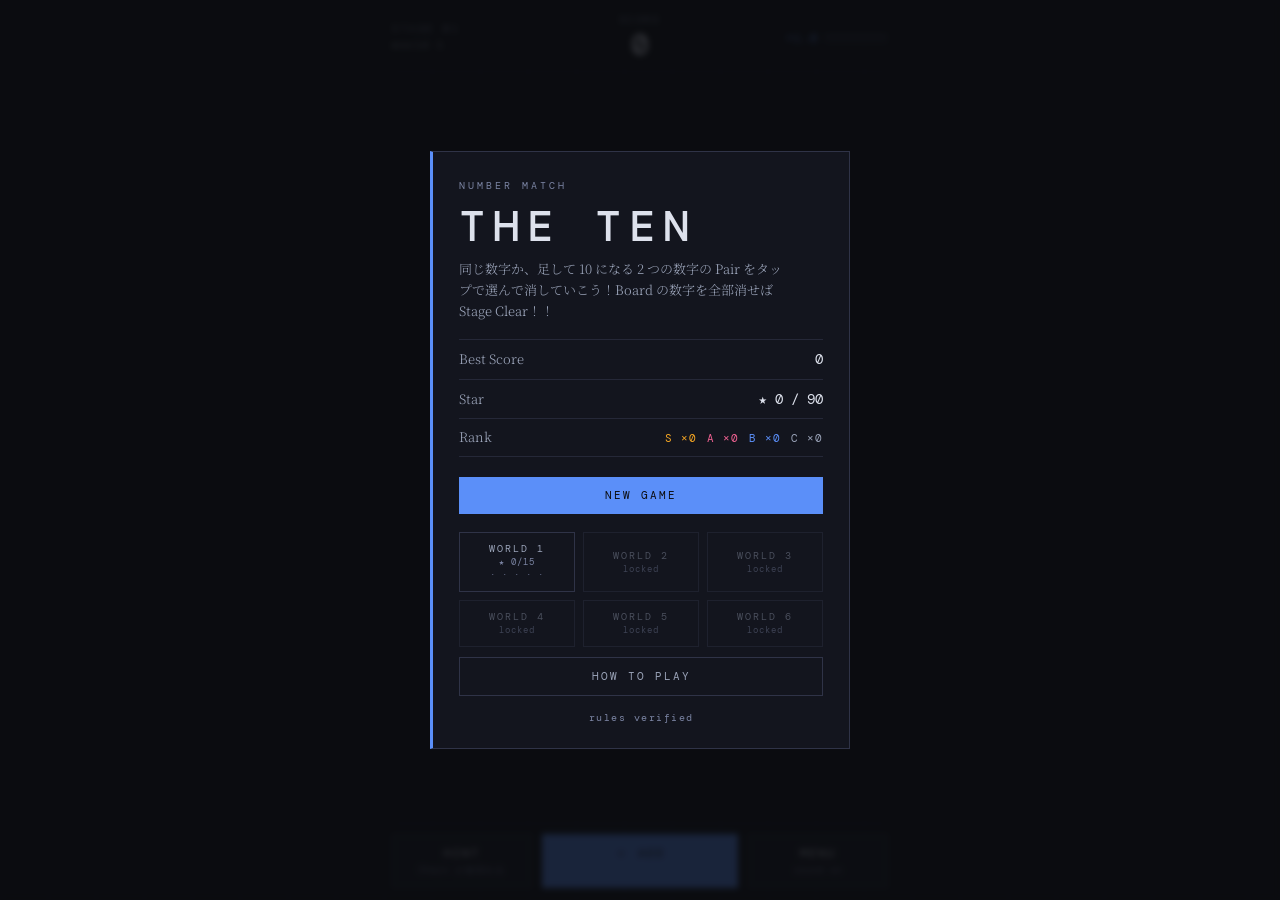
==== index.html @ 4660e02b "改善案 1〜6、表記の英語統一、GIVE UP ボタン - Chain ゲージ: 4 秒消さないと 1.5 秒ごとに Chain −1(game.tick、HUD の細いバー) - FEVER: 倍率" ====
<!doctype html>
<html lang="ja">
<head>
  <meta charset="utf-8">
  <meta name="viewport" content="width=device-width, initial-scale=1, viewport-fit=cover, user-scalable=no">
  <meta name="theme-color" content="#0c0d11">
  <meta name="mobile-web-app-capable" content="yes">
  <meta name="apple-mobile-web-app-capable" content="yes">
  <meta name="apple-mobile-web-app-status-bar-style" content="black-translucent">
  <title>THE TEN — Number Match</title>
  <link rel="manifest" href="manifest.json">
  <link rel="icon" href="icons/icon.svg" type="image/svg+xml">
  <link rel="apple-touch-icon" href="icons/icon-192.png">
  <link rel="preconnect" href="https://fonts.googleapis.com">
  <link rel="preconnect" href="https://fonts.gstatic.com" crossorigin>
  <link href="https://fonts.googleapis.com/css2?family=DM+Mono:wght@300;400;500&family=Noto+Serif+JP:wght@300;400;500&display=swap" rel="stylesheet">
  <link rel="stylesheet" href="css/style.css">
</head>
<body>
  <canvas id="fx" aria-hidden="true"></canvas>

  <main id="app" class="app">
    <header class="hud">
      <div class="hud-left">
        <div class="label" id="hud-stage-label">STAGE 01</div>
        <div class="sub" id="hud-world-label">world 1</div>
      </div>
      <div class="hud-center">
        <div class="label">SCORE</div>
        <div class="score" id="hud-score">0</div>
      </div>
      <div class="hud-right">
        <div class="lives" id="hud-lives" aria-label="Heart"></div>
        <div class="chain" id="hud-chain" aria-label="Chain">
          <span class="chain-mult" id="hud-mult">×1.0</span>
          <span class="chain-bars">
            <span class="chain-bar"><span class="chain-fill" id="hud-chain-fill"></span></span>
            <span class="gauge-bar" title="Chain gauge"><span class="gauge-fill" id="hud-gauge-fill"></span></span>
          </span>
        </div>
      </div>
    </header>

    <div class="fever" id="hud-fever" hidden>
      <span class="fever-label">FEVER ×2</span>
      <span class="fever-bar"><span class="fever-fill" id="hud-fever-fill"></span></span>
    </div>

    <section class="board-wrap" id="board-wrap">
      <div class="board" id="board" role="grid" aria-label="Board"></div>
    </section>

    <footer class="controls">
      <button class="ctl" id="btn-hint" type="button">
        <span class="ctl-label">HINT</span>
        <span class="ctl-sub">Chain が途切れる</span>
      </button>
      <button class="ctl ctl-primary" id="btn-add" type="button">
        <span class="ctl-label" id="btn-add-label">＋ ADD</span>
        <span class="ctl-sub" id="add-stock" aria-label="Add の残り"></span>
      </button>
      <button class="ctl" id="btn-menu" type="button">
        <span class="ctl-label">MENU</span>
        <span class="ctl-sub" id="btn-sound-state">sound on</span>
      </button>
    </footer>
  </main>

  <div class="toast" id="toast" hidden></div>

  <div class="overlay" id="overlay" hidden>
    <div class="card" id="overlay-card"></div>
  </div>

  <script type="module" src="js/main.js"></script>
</body>
</html>
---- css/style.css ----
/* ============================================================
   TEN — Number Match  共通スタイル
   study_planner の world view(dark / DM Mono + Noto Serif JP)を踏襲
   ============================================================ */

:root {
  --bg:#0c0d11;
  --surface:#13151e;
  --surface2:#1b1e2b;
  --surface3:#222536;
  --border:#252838;
  --border-light:#2f3347;

  --text:#dde1ec;
  --text-muted:#9aa3b8;
  --text-dim:#7b84a3;

  --blue:#5b8ff9;
  --green:#3ecf8e;
  --amber:#f5a623;
  --rose:#f06292;
  --red:#ef4444;
  --purple:#a78bfa;

  --heat:var(--blue);              /* チェーンの熱の色(JS が上書き) */
  --glow:0;                         /* チェーンの熱 0〜1(JS が上書き)。ボードの縁の光と格子の明るさ */

  --font-ja:'Noto Serif JP', 'Hiragino Mincho ProN', 'Yu Mincho', serif;
  --font-mono:'DM Mono', 'SFMono-Regular', Consolas, monospace;

  --gutter:12px;
  --cell-gap:4px;
  --cell:48px;                      /* JS が画面幅から再計算 */
  color-scheme:dark;
}

*, *::before, *::after { margin:0; padding:0; box-sizing:border-box; }
html, body { height:100%; }
body {
  font-family:var(--font-ja);
  background:var(--bg);
  color:var(--text);
  line-height:1.6;
  -webkit-font-smoothing:antialiased;
  -webkit-tap-highlight-color:transparent;
  overflow:hidden;
  touch-action:manipulation;
  user-select:none; -webkit-user-select:none;
}

/* 格子背景 */
body::after {
  content:''; position:fixed; inset:0;
  background-image:
    linear-gradient(var(--border) 1px, transparent 1px),
    linear-gradient(90deg, var(--border) 1px, transparent 1px);
  background-size:48px 48px;
  opacity:calc(0.15 + var(--glow) * 0.2); pointer-events:none; z-index:0;
  transition:opacity 0.4s;
}
body.gridflash::after { animation:gridflash 0.45s ease-out; }
@keyframes gridflash { 0%{opacity:0.7} 100%{opacity:calc(0.15 + var(--glow) * 0.2)} }

#fx { position:fixed; inset:0; width:100%; height:100%; pointer-events:none; z-index:50; }

/* ---------- レイアウト ---------- */
.app {
  position:relative; z-index:1;
  display:flex; flex-direction:column;
  height:100%;
  max-width:520px; margin:0 auto;
  padding:calc(env(safe-area-inset-top, 0px) + 12px) var(--gutter) calc(env(safe-area-inset-bottom, 0px) + 12px);
}

/* ---------- HUD ---------- */
.hud {
  display:grid; grid-template-columns:1fr auto 1fr; align-items:center; gap:12px;
  padding-bottom:10px; border-bottom:1px solid var(--border);
}
.hud-left { text-align:left; }
.hud-center { text-align:center; }
.hud-right { text-align:right; display:flex; flex-direction:column; align-items:flex-end; gap:4px; }
.label {
  font-family:var(--font-mono); font-size:10px; letter-spacing:2.5px;
  text-transform:uppercase; color:var(--text-dim);
}
.sub { font-family:var(--font-mono); font-size:10px; letter-spacing:1.5px; color:var(--text-muted); }
.score {
  font-family:var(--font-mono); font-weight:500; font-size:26px; letter-spacing:1px;
  line-height:1.1; color:var(--text);
  font-variant-numeric:tabular-nums;
  transition:color 0.3s;
}
.score.bump { animation:bump 0.25s ease-out; }
@keyframes bump { 0%{transform:scale(1)} 40%{transform:scale(1.12); color:var(--heat)} 100%{transform:scale(1)} }

.lives { display:flex; gap:4px; font-size:14px; line-height:1; }
.lives .heart { color:var(--rose); transition:transform 0.2s, opacity 0.2s; display:inline-block; }
.lives .heart.off { color:var(--border-light); }
.lives .heart.lost { animation:heart-lost 0.5s ease-out forwards; }
.lives .heart.gain { animation:heart-gain 0.6s ease-out; }
@keyframes heart-lost { 0%{transform:scale(1)} 30%{transform:scale(1.5)} 100%{transform:scale(0.8); opacity:0.35} }
@keyframes heart-gain { 0%{transform:scale(0.4)} 60%{transform:scale(1.5)} 100%{transform:scale(1)} }

.chain { display:flex; align-items:center; gap:6px; }
.chain-mult {
  font-family:var(--font-mono); font-size:12px; letter-spacing:1px; color:var(--heat);
  font-variant-numeric:tabular-nums; transition:color 0.3s;
}
.chain-bars { display:flex; flex-direction:column; gap:3px; }
.chain-bar { position:relative; width:64px; height:4px; background:var(--surface3); overflow:hidden; }
.gauge-bar { position:relative; width:64px; height:2px; background:var(--surface3); overflow:hidden; }
.gauge-fill { position:absolute; left:0; top:0; bottom:0; width:0%; background:var(--text-muted); transition:width 0.2s linear; }
.gauge-fill.low { background:var(--red); animation:gauge-blink 0.4s steps(2) infinite; }
@keyframes gauge-blink { 0%{opacity:1} 100%{opacity:0.3} }
.chain-fill {
  position:absolute; left:0; top:0; bottom:0; width:0%;
  background:var(--heat); transition:width 0.25s ease-out, background 0.3s;
  box-shadow:0 0 8px var(--heat);
}

/* ---------- FEVER ---------- */
.fever {
  display:flex; align-items:center; gap:10px; margin-top:8px; padding:4px 10px;
  border:1px solid var(--rose); background:rgba(240,98,146,0.12);
  animation:fever-pulse 0.6s ease-in-out infinite alternate;
}
.fever[hidden] { display:none; }
.fever-label { font-family:var(--font-mono); font-size:11px; letter-spacing:3px; color:var(--rose); font-weight:500; white-space:nowrap; }
.fever-bar { flex:1; height:4px; background:var(--surface3); overflow:hidden; }
.fever-fill { display:block; height:100%; width:100%; background:linear-gradient(90deg, var(--rose), var(--amber), var(--purple)); transition:width 0.25s linear; }
@keyframes fever-pulse { 0%{box-shadow:0 0 6px rgba(240,98,146,0.3)} 100%{box-shadow:0 0 18px rgba(240,98,146,0.7)} }
body.fever { animation:fever-bg 1.2s ease-in-out infinite alternate; }
@keyframes fever-bg { 0%{background:#0c0d11} 100%{background:#1a0e1c} }
body.fever::after { opacity:0.5; animation:fever-grid 0.6s ease-in-out infinite alternate; }
@keyframes fever-grid { 0%{opacity:0.35} 100%{opacity:0.65} }
body.fever .hud, body.fever .controls { border-color:rgba(240,98,146,0.5); }

/* ---------- Board ---------- */
.board-wrap {
  flex:1; min-height:0;
  display:flex; justify-content:center; align-items:flex-start;
  padding:18px 0 12px;
  overflow-y:auto;
  scrollbar-width:none;
  will-change:transform;
  box-shadow:inset 0 0 calc(10px + var(--glow) * 70px) color-mix(in srgb, var(--heat) calc(var(--glow) * 45%), transparent);
  transition:box-shadow 0.4s;
}
.app.punch { animation:punch 0.28s cubic-bezier(.2,1.4,.4,1); }
@keyframes punch { 0%{transform:scale(1)} 35%{transform:scale(1.035)} 100%{transform:scale(1)} }
.board-wrap::-webkit-scrollbar { display:none; }
.board {
  display:grid;
  grid-template-columns:repeat(9, var(--cell));
  grid-auto-rows:var(--cell);
  gap:var(--cell-gap);
  align-content:start;
  padding-bottom:40px;
}
.cell {
  appearance:none; border:1px solid var(--border); background:var(--surface);
  color:var(--text); font-family:var(--font-mono); font-weight:500;
  font-size:calc(var(--cell) * 0.62); line-height:1;
  display:flex; align-items:center; justify-content:center;
  cursor:pointer; position:relative;
  transition:background 0.15s, border-color 0.15s, transform 0.12s, color 0.15s, opacity 0.2s;
}
.cell:active { transform:scale(0.92); }
.cell.empty {
  background:transparent; border-color:var(--border); border-style:dashed; opacity:0.35;
  cursor:default; color:transparent;
}
.cell.selected {
  background:var(--surface3); border-color:var(--heat); color:#fff;
  box-shadow:0 0 0 1px var(--heat), 0 0 16px color-mix(in srgb, var(--heat) 55%, transparent);
  transform:scale(1.06);
}
.cell.squash { animation:squash 0.32s cubic-bezier(.3,1.6,.5,1); }
@keyframes squash { 0%{transform:scale(1.25,0.8)} 50%{transform:scale(0.95,1.12)} 100%{transform:scale(1.06)} }
.cell.hint { animation:hint-pulse 0.9s ease-in-out infinite; border-color:var(--amber); color:var(--amber); }
@keyframes hint-pulse { 0%,100%{box-shadow:0 0 0 0 rgba(245,166,35,0)} 50%{box-shadow:0 0 0 4px rgba(245,166,35,0.35)} }
.cell.removing {
  animation:cell-pop 0.22s ease-in forwards;
  border-color:var(--heat); color:var(--heat);
}
@keyframes cell-pop { 0%{transform:scale(1.1)} 100%{transform:scale(0.2); opacity:0} }
.cell.shake { animation:cell-shake 0.3s ease-in-out; border-color:var(--red); }
@keyframes cell-shake { 0%,100%{transform:translateX(0)} 25%{transform:translateX(-4px)} 75%{transform:translateX(4px)} }
.cell.added { animation:cell-in 0.35s ease-out backwards; }
@keyframes cell-in { 0%{transform:translateY(10px) scale(0.6); opacity:0} 100%{transform:none; opacity:1} }

/* ---------- 操作ボタン ---------- */
.controls {
  display:grid; grid-template-columns:1fr 1.4fr 1fr; gap:10px;
  padding-top:10px; border-top:1px solid var(--border);
}
.ctl {
  appearance:none; background:var(--surface); border:1px solid var(--border-light);
  color:var(--text-muted); padding:10px 8px; cursor:pointer;
  display:flex; flex-direction:column; align-items:center; gap:3px;
  transition:all 0.15s; min-height:54px;
}
.ctl:active { transform:translateY(1px); }
.ctl:disabled { opacity:0.4; cursor:not-allowed; }
.ctl-label { font-family:var(--font-mono); font-size:12px; letter-spacing:2px; text-transform:uppercase; color:var(--text); }
.ctl-sub { font-family:var(--font-mono); font-size:9px; letter-spacing:1px; color:var(--text-dim); }
.ctl-primary { background:var(--blue); border-color:var(--blue); }
.ctl-primary .ctl-label { color:#0c0d11; }
.ctl-primary .ctl-sub { color:rgba(12,13,17,0.7); }
.ctl-primary:disabled { background:var(--surface); border-color:var(--border); }
.ctl-primary:disabled .ctl-label { color:var(--text-dim); }
.ctl-danger { background:var(--surface); border-color:var(--red); }
.ctl-danger .ctl-label { color:var(--red); }
.ctl-danger .ctl-sub { color:var(--text-dim); }
.stock { display:inline-flex; gap:4px; }
.stock .dot { width:6px; height:6px; border-radius:50%; background:rgba(12,13,17,0.85); }
.stock .dot.off { background:rgba(12,13,17,0.25); }
.ctl-primary:disabled .stock .dot { background:var(--text-dim); }
.ctl-primary:disabled .stock .dot.off { background:var(--border); }

/* ---------- トースト ---------- */
.toast {
  position:fixed; left:50%; bottom:calc(env(safe-area-inset-bottom, 0px) + 92px);
  transform:translateX(-50%) translateY(10px);
  background:var(--surface2); border:1px solid var(--border-light); border-left:2px solid var(--amber);
  color:var(--text); font-family:var(--font-mono); font-size:11px; letter-spacing:1px;
  padding:10px 18px; z-index:60; opacity:0; transition:all 0.25s ease; pointer-events:none;
  max-width:min(440px, calc(100vw - 32px)); width:max-content; text-align:center; line-height:1.6;
}
.toast[hidden] { display:block; }
.toast.show { opacity:1; transform:translateX(-50%) translateY(0); }

/* ---------- オーバーレイ ---------- */
.overlay {
  position:fixed; inset:0; z-index:40;
  background:rgba(12,13,17,0.82); backdrop-filter:blur(3px);
  display:flex; align-items:center; justify-content:center; padding:16px;
}
.overlay[hidden] { display:none; }
.card {
  width:100%; max-width:420px;
  background:var(--surface); border:1px solid var(--border-light); border-left:3px solid var(--heat);
  padding:26px 26px 22px;
  animation:card-in 0.3s ease-out;
  max-height:calc(100vh - 32px); overflow-y:auto;
}
@keyframes card-in { 0%{transform:translateY(16px); opacity:0} 100%{transform:none; opacity:1} }
.card .eyebrow { font-family:var(--font-mono); font-size:10px; letter-spacing:3px; text-transform:uppercase; color:var(--text-dim); margin-bottom:6px; }
.card h1 { font-family:var(--font-mono); font-weight:500; font-size:22px; letter-spacing:3px; text-transform:uppercase; line-height:1.2; }
.card h1.big { font-size:44px; letter-spacing:8px; }
.card .ja { font-family:var(--font-ja); font-weight:300; font-size:13px; color:var(--text-muted); margin-top:6px; text-wrap:pretty; }
.card .rows { margin:18px 0 6px; border-top:1px solid var(--border); }
.card .row { display:flex; justify-content:space-between; align-items:baseline; padding:8px 0; border-bottom:1px solid var(--border); font-size:13px; }
.card .row .k { color:var(--text-muted); font-family:var(--font-ja); font-weight:300; }
.card .row .v { font-family:var(--font-mono); font-size:14px; font-variant-numeric:tabular-nums; }
.card .row .v.plus { color:var(--green); }
.card .row .v.minus { color:var(--red); }
.card .row.total .v { font-size:20px; font-weight:500; }
.card .result { display:flex; align-items:center; justify-content:center; gap:22px; margin:16px 0 4px; }
.card .rank { font-family:var(--font-mono); font-weight:500; font-size:54px; line-height:1; letter-spacing:2px;
  color:var(--text-dim); transform:scale(0.4); opacity:0; }
.card .rank.show { animation:rank-in 0.5s cubic-bezier(.2,1.5,.4,1) forwards; }
.card .rank.S { color:var(--amber); text-shadow:0 0 24px rgba(245,166,35,0.7); }
.card .rank.A { color:var(--rose); text-shadow:0 0 18px rgba(240,98,146,0.6); }
.card .rank.B { color:var(--blue); }
.card .rank.C { color:var(--text-muted); }
@keyframes rank-in { 0%{transform:scale(2.2); opacity:0} 100%{transform:scale(1); opacity:1} }
.card .stars { display:flex; gap:10px; justify-content:center; font-size:34px; line-height:1; }
.card .stars .star { color:var(--border-light); transform:scale(0.6); opacity:0; }
.card .stars .star.on { color:var(--amber); text-shadow:0 0 18px rgba(245,166,35,0.6); }
.card .stars .star.show { animation:star-in 0.45s cubic-bezier(.2,1.6,.4,1) forwards; }
@keyframes star-in { 0%{transform:scale(0.3); opacity:0} 100%{transform:scale(1); opacity:1} }
.card .actions { display:flex; flex-direction:column; gap:10px; margin-top:20px; }
.btn {
  appearance:none; font-family:var(--font-mono); font-size:11px; letter-spacing:2px; text-transform:uppercase;
  padding:12px 20px; border:none; cursor:pointer; transition:all 0.15s;
  display:inline-flex; align-items:center; justify-content:center; gap:8px; line-height:1.2;
}
.btn:active { transform:translateY(1px); }
.btn-primary { background:var(--blue); color:#0c0d11; }
.btn-success { background:var(--green); color:#0c0d11; }
.btn-warn { background:var(--amber); color:#0c0d11; }
.btn-danger { background:var(--red); color:#fff; }
.btn-ghost { background:transparent; color:var(--text-muted); border:1px solid var(--border-light); }
.btn:disabled { opacity:0.4; cursor:not-allowed; }
.worlds { display:grid; grid-template-columns:repeat(3, 1fr); gap:8px; margin-top:8px; }
.worlds .btn { padding:10px 6px; font-size:10px; flex-direction:column; gap:2px; }
.worlds .btn small { font-size:9px; letter-spacing:1px; color:var(--text-dim); text-transform:none; }
.ranks { display:flex; gap:10px; justify-content:center; font-family:var(--font-mono); font-size:11px; letter-spacing:1px; }
.ranks .S { color:var(--amber); } .ranks .A { color:var(--rose); } .ranks .B { color:var(--blue); } .ranks .C { color:var(--text-muted); }
.card .rules { font-size:13px; line-height:1.9; color:var(--text-muted); font-weight:300; margin-top:12px; text-wrap:pretty; }
.card .rules b { color:var(--text); font-weight:500; }
.card .rules .ex { font-family:var(--font-mono); color:var(--heat); }
.meta { font-family:var(--font-mono); font-size:10px; letter-spacing:1.5px; color:var(--text-dim); margin-top:14px; text-align:center; }

@media (min-height:760px) {
  .score { font-size:30px; }
}
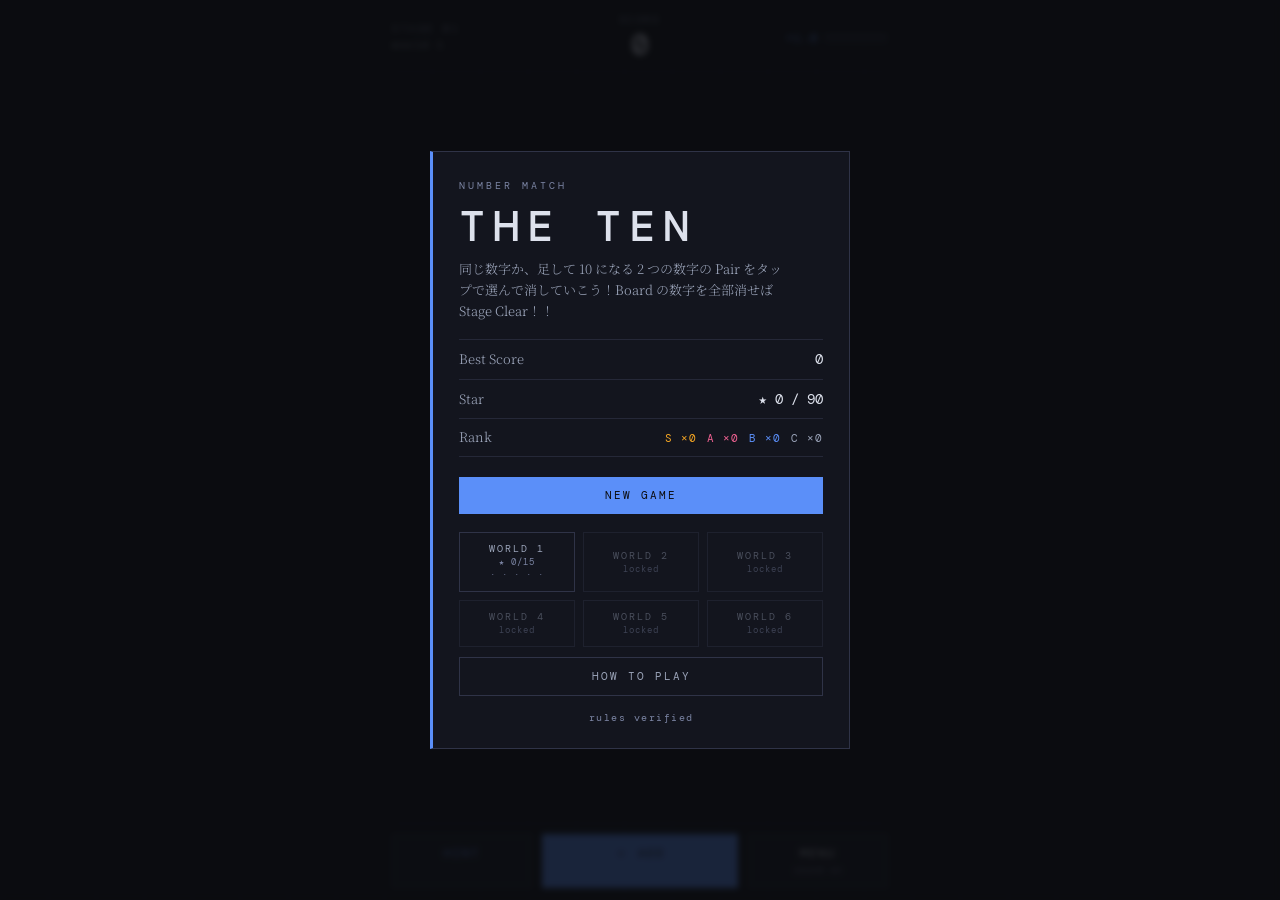
==== commit f918a1c3: "FEVER を届きやすく、長音階の音、難しさを倍率に、3 段階の Hint(HINT / FLASH / SCOPE) - Chain: 1 回ごとに倍率 +1.0(上限 ×10 は 9 連鎖)、ゲー" ====
--- a/index.html
+++ b/index.html
@@ -51,9 +51,9 @@
     </section>
 
     <footer class="controls">
-      <button class="ctl" id="btn-hint" type="button">
-        <span class="ctl-label">HINT</span>
-        <span class="ctl-sub">Chain が途切れる</span>
+      <button class="ctl tier-hint" id="btn-hint" type="button">
+        <span class="ctl-label" id="btn-hint-label">HINT</span>
+        <span class="ctl-sub" id="btn-hint-sub"></span>
       </button>
       <button class="ctl ctl-primary" id="btn-add" type="button">
         <span class="ctl-label" id="btn-add-label">＋ ADD</span>
--- a/css/style.css
+++ b/css/style.css
@@ -210,6 +210,15 @@
 .ctl-primary .ctl-sub { color:rgba(12,13,17,0.7); }
 .ctl-primary:disabled { background:var(--surface); border-color:var(--border); }
 .ctl-primary:disabled .ctl-label { color:var(--text-dim); }
+.ctl.tier-hint .ctl-label { color:var(--blue); }
+.ctl.tier-flash { border-color:var(--amber); } .ctl.tier-flash .ctl-label { color:var(--amber); }
+.ctl.tier-scope { border-color:var(--red); animation:scope-glow 1s ease-in-out infinite alternate; } .ctl.tier-scope .ctl-label { color:var(--red); }
+@keyframes scope-glow { 0%{box-shadow:0 0 0 0 rgba(239,68,68,0)} 100%{box-shadow:0 0 12px 0 rgba(239,68,68,0.45)} }
+.ctl .stock .dot { background:var(--text-muted); } .ctl .stock .dot.off { background:var(--border-light); }
+.cell.flash { animation:flash-cell 0.3s ease-in-out infinite alternate; border-color:var(--amber); color:var(--amber); }
+@keyframes flash-cell { 0%{box-shadow:0 0 0 0 rgba(245,166,35,0.2); background:var(--surface)} 100%{box-shadow:0 0 14px 2px rgba(245,166,35,0.55); background:var(--surface3)} }
+.cell.scope { animation:scope-cell 0.7s ease-in-out infinite alternate; border-color:var(--red); color:var(--red); }
+@keyframes scope-cell { 0%{box-shadow:0 0 0 0 rgba(239,68,68,0.2)} 100%{box-shadow:0 0 16px 3px rgba(239,68,68,0.6)} }
 .ctl-danger { background:var(--surface); border-color:var(--red); }
 .ctl-danger .ctl-label { color:var(--red); }
 .ctl-danger .ctl-sub { color:var(--text-dim); }
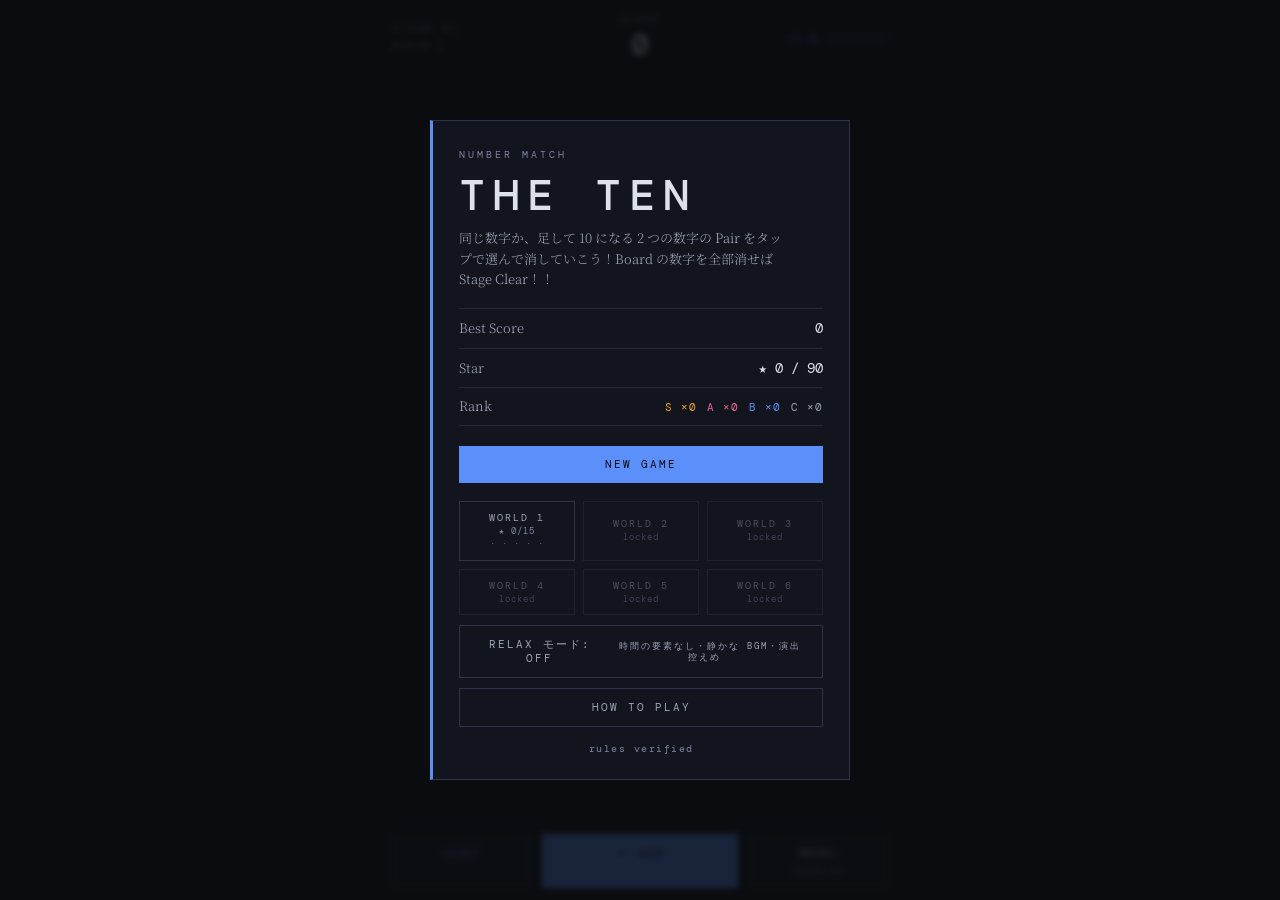
==== commit ad8973d1: "Quest(Stage ごとのお題)と Add 温存の投資(次の World の開始 Chain と Heart) - quest.js: digitFirst / chain / diagonal " ====
--- a/index.html
+++ b/index.html
@@ -46,6 +46,12 @@
       <span class="fever-bar"><span class="fever-fill" id="hud-fever-fill"></span></span>
     </div>
 
+    <div class="quest" id="hud-quest" hidden>
+      <span class="quest-label">QUEST</span>
+      <span class="quest-text" id="hud-quest-text"></span>
+      <span class="quest-mark" id="hud-quest-mark"></span>
+    </div>
+
     <section class="board-wrap" id="board-wrap">
       <div class="board" id="board" role="grid" aria-label="Board"></div>
     </section>
--- a/css/style.css
+++ b/css/style.css
@@ -306,3 +306,44 @@
 @media (min-height:760px) {
   .score { font-size:30px; }
 }
+
+/* BGM の拍に合わせた脈動(JS が --beat を 0〜1 で毎フレーム更新) */
+:root { --beat:0; }
+.board-wrap { box-shadow:inset 0 0 calc(10px + var(--glow) * 70px + var(--beat) * 40px) color-mix(in srgb, var(--heat) calc(var(--glow) * 45% + var(--beat) * 20%), transparent); }
+body::after { opacity:calc(0.15 + var(--glow) * 0.2 + var(--beat) * 0.15); transition:none; }
+.hud .score { text-shadow:0 0 calc(var(--beat) * 14px) color-mix(in srgb, var(--heat) 70%, transparent); }
+
+/* ---------- 感想戦 ---------- */
+.rv-tabs { display:flex; flex-wrap:wrap; gap:6px; margin-top:10px; }
+.rv-tabs .btn { padding:6px 10px; font-size:10px; }
+.rv-tabs .btn.on { border-color:var(--amber); color:var(--amber); }
+.rv-list { max-height:34vh; overflow-y:auto; margin-top:10px; border-top:1px solid var(--border); }
+.rv-row { display:grid; grid-template-columns:18px 1fr; gap:2px 8px; padding:7px 4px; border-bottom:1px solid var(--border); cursor:pointer; font-size:12px; }
+.rv-row.on { background:var(--surface2); }
+.rv-mark { font-family:var(--font-mono); grid-row:span 2; align-self:start; }
+.rv-head { font-family:var(--font-mono); color:var(--text); }
+.rv-text { color:var(--text-muted); font-size:11px; line-height:1.6; grid-column:2; }
+.rv-best .rv-mark { color:var(--amber); } .rv-good .rv-mark { color:var(--text-dim); } .rv-missed .rv-mark { color:var(--blue); } .rv-blunder .rv-mark { color:var(--red); }
+.rv-board { margin-top:12px; }
+.rv-grid { display:grid; grid-template-columns:repeat(9, 1fr); gap:3px; }
+.rv-cell { aspect-ratio:1; display:flex; align-items:center; justify-content:center; font-family:var(--font-mono); font-size:13px; background:var(--surface2); border:1px solid var(--border); color:var(--text); }
+.rv-cell.empty { background:transparent; border-style:dashed; opacity:0.35; }
+.rv-cell.mine { border-color:var(--red); color:var(--red); box-shadow:0 0 0 1px var(--red) inset; }
+.rv-cell.best { border-color:var(--amber); color:var(--amber); box-shadow:0 0 0 1px var(--amber) inset; }
+.rv-cell.mine.best { color:var(--green); border-color:var(--green); box-shadow:0 0 0 1px var(--green) inset; }
+.rv-legend { font-family:var(--font-mono); font-size:10px; color:var(--text-dim); margin-top:6px; letter-spacing:1px; }
+.rv-legend .mine { color:var(--red); } .rv-legend .best { color:var(--amber); }
+
+/* Relax モード: 背景の脈動と光を弱める */
+body.relax::after { opacity:calc(0.12 + var(--glow) * 0.08 + var(--beat) * 0.05); }
+body.relax .board-wrap { box-shadow:inset 0 0 calc(6px + var(--glow) * 30px) color-mix(in srgb, var(--heat) calc(var(--glow) * 25%), transparent); }
+body.relax .gauge-bar { opacity:0.25; }
+
+/* ---------- お題(Quest) ---------- */
+.quest { display:flex; align-items:center; gap:10px; margin-top:8px; padding:5px 10px; border:1px solid var(--border-light); background:var(--surface); }
+.quest[hidden] { display:none; }
+.quest-label { font-family:var(--font-mono); font-size:10px; letter-spacing:3px; color:var(--text-dim); }
+.quest-text { flex:1; font-family:var(--font-ja); font-size:12px; color:var(--text); }
+.quest-mark { font-family:var(--font-mono); font-size:14px; width:16px; text-align:center; }
+.quest.done { border-color:var(--green); } .quest.done .quest-mark { color:var(--green); } .quest.done .quest-text { color:var(--green); }
+.quest.failed { border-color:var(--border); } .quest.failed .quest-text { color:var(--text-dim); text-decoration:line-through; } .quest.failed .quest-mark { color:var(--text-dim); }
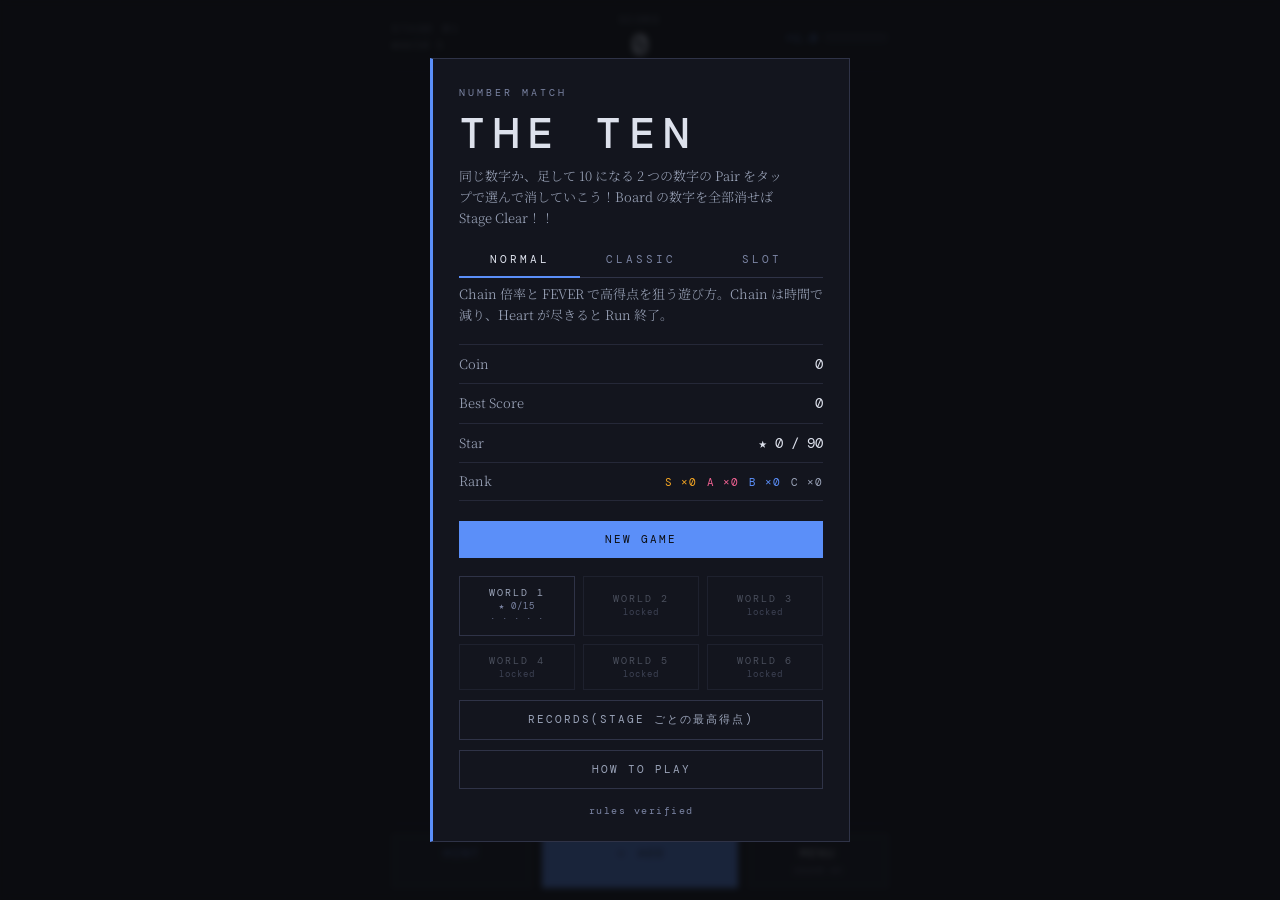
==== commit 3d058cf9: "SLOT(パチスロ型の別ゲーム)を追加。Title のタブに SLOT - slot.js: 役の先抽選、引き込み(役ごとの範囲。小役は広く BONUS は目押し)、役なしの回は揃えない制御、2 本目" ====
--- a/index.html
+++ b/index.html
@@ -72,6 +72,35 @@
     </footer>
   </main>
 
+  <!-- スロット(SLOT タブ。THE TEN とは別の画面) -->
+  <section id="slot" class="slot" hidden>
+    <header class="slot-top">
+      <div class="slot-top-l"><div class="label">COIN</div><div class="slot-coins" id="slot-coins">0</div></div>
+      <div class="slot-lamp" id="slot-lamp">予告</div>
+      <div class="slot-top-r"><div class="label">WIN</div><div class="slot-win" id="slot-win">0</div></div>
+    </header>
+    <div class="slot-bonus" id="slot-bonus" hidden><span id="slot-bonus-label">BIG BONUS</span><span id="slot-bonus-left"></span></div>
+    <div class="reels" id="reels">
+      <div class="reel" data-reel="0"><div class="strip" id="strip-0"></div><div class="reel-mid"></div></div>
+      <div class="reel" data-reel="1"><div class="strip" id="strip-1"></div><div class="reel-mid"></div></div>
+      <div class="reel" data-reel="2"><div class="strip" id="strip-2"></div><div class="reel-mid"></div></div>
+    </div>
+    <div class="slot-stops">
+      <button class="ctl stop" type="button" data-stop="0"><span class="ctl-label">STOP</span></button>
+      <button class="ctl stop" type="button" data-stop="1"><span class="ctl-label">STOP</span></button>
+      <button class="ctl stop" type="button" data-stop="2"><span class="ctl-label">STOP</span></button>
+    </div>
+    <div class="slot-pay">
+      <span><b>TEN TEN TEN</b> BIG</span><span><b>★★★</b> REG</span><span><b>同じ数字×3</b> 数字×2</span><span><b>合計 10</b> 8</span><span><b>足して 10 + ★</b> 3</span>
+    </div>
+    <div class="slot-stats" id="slot-stats"></div>
+    <footer class="controls slot-controls">
+      <button class="ctl" id="slot-bet" type="button"><span class="ctl-label">BET 5</span><span class="ctl-sub">5 lines</span></button>
+      <button class="ctl ctl-primary" id="slot-start" type="button"><span class="ctl-label">START</span><span class="ctl-sub"></span></button>
+      <button class="ctl" id="slot-menu" type="button"><span class="ctl-label">MENU</span><span class="ctl-sub">title · sound</span></button>
+    </footer>
+  </section>
+
   <div class="toast" id="toast" hidden></div>
 
   <div class="overlay" id="overlay" hidden>
--- a/css/style.css
+++ b/css/style.css
@@ -10,6 +10,7 @@
   --surface3:#222536;
   --border:#252838;
   --border-light:#2f3347;
+  --cell-border:#3b4058;          /* マスの枠(斜めの並びが読めるよう、少し明るめ) */
 
   --text:#dde1ec;
   --text-muted:#9aa3b8;
@@ -29,6 +30,9 @@
   --font-mono:'DM Mono', 'SFMono-Regular', Consolas, monospace;
 
   --gutter:12px;
+  --grid-x:12px;                    /* 背景の格子の原点(JS が Board の位置に合わせる) */
+  --grid-y:0px;
+  --grid-color:var(--border);
   --cell-gap:4px;
   --cell:48px;                      /* JS が画面幅から再計算 */
   color-scheme:dark;
@@ -52,9 +56,10 @@
 body::after {
   content:''; position:fixed; inset:0;
   background-image:
-    linear-gradient(var(--border) 1px, transparent 1px),
-    linear-gradient(90deg, var(--border) 1px, transparent 1px);
-  background-size:48px 48px;
+    linear-gradient(var(--grid-color) 1px, transparent 1px),
+    linear-gradient(90deg, var(--grid-color) 1px, transparent 1px);
+  background-size:calc(var(--cell) + var(--cell-gap)) calc(var(--cell) + var(--cell-gap));
+  background-position:calc(var(--grid-x) - var(--cell-gap) / 2 - 0.5px) calc(var(--grid-y) - var(--cell-gap) / 2 - 0.5px);
   opacity:calc(0.15 + var(--glow) * 0.2); pointer-events:none; z-index:0;
   transition:opacity 0.4s;
 }
@@ -95,6 +100,7 @@
 @keyframes bump { 0%{transform:scale(1)} 40%{transform:scale(1.12); color:var(--heat)} 100%{transform:scale(1)} }
 
 .lives { display:flex; gap:4px; font-size:14px; line-height:1; }
+.lives[hidden], .chain[hidden] { display:none; }   /* CLASSIC では Heart と Chain を隠す(hidden 属性を display:flex より優先) */
 .lives .heart { color:var(--rose); transition:transform 0.2s, opacity 0.2s; display:inline-block; }
 .lives .heart.off { color:var(--border-light); }
 .lives .heart.lost { animation:heart-lost 0.5s ease-out forwards; }
@@ -130,11 +136,28 @@
 .fever-bar { flex:1; height:4px; background:var(--surface3); overflow:hidden; }
 .fever-fill { display:block; height:100%; width:100%; background:linear-gradient(90deg, var(--rose), var(--amber), var(--purple)); transition:width 0.25s linear; }
 @keyframes fever-pulse { 0%{box-shadow:0 0 6px rgba(240,98,146,0.3)} 100%{box-shadow:0 0 18px rgba(240,98,146,0.7)} }
-body.fever { animation:fever-bg 1.2s ease-in-out infinite alternate; }
+body.fever { --grid-color:rgba(240,98,146,0.55); animation:fever-bg 1.2s ease-in-out infinite alternate; }
 @keyframes fever-bg { 0%{background:#0c0d11} 100%{background:#1a0e1c} }
 body.fever::after { opacity:0.5; animation:fever-grid 0.6s ease-in-out infinite alternate; }
-@keyframes fever-grid { 0%{opacity:0.35} 100%{opacity:0.65} }
+@keyframes fever-grid { 0%{opacity:0.35} 100%{opacity:0.75} }
 body.fever .hud, body.fever .controls { border-color:rgba(240,98,146,0.5); }
+/* FEVER の追加演出(CLASSIC では付けない): 画面の縁の光、マスの枠の色の巡り、Score の脈 */
+body.fever:not(.classic)::before {
+  content:''; position:fixed; inset:0; pointer-events:none; z-index:1;
+  box-shadow:inset 0 0 90px 12px rgba(240,98,146,0.32);
+  animation:fever-edge 0.8s ease-in-out infinite alternate;
+}
+@keyframes fever-edge { 0%{box-shadow:inset 0 0 70px 6px rgba(240,98,146,0.22)} 100%{box-shadow:inset 0 0 120px 20px rgba(167,139,250,0.4)} }
+body.fever:not(.classic) .cell:not(.empty) { animation:fever-cell 1.4s ease-in-out infinite alternate; }
+@keyframes fever-cell {
+  0%{border-color:rgba(240,98,146,0.8); text-shadow:0 0 8px rgba(240,98,146,0.6)}
+  50%{border-color:rgba(245,166,35,0.8); text-shadow:0 0 8px rgba(245,166,35,0.6)}
+  100%{border-color:rgba(167,139,250,0.9); text-shadow:0 0 10px rgba(167,139,250,0.7)}
+}
+body.fever:not(.classic) .score { color:var(--rose); animation:fever-score 0.6s ease-in-out infinite alternate; }
+@keyframes fever-score { 0%{transform:scale(1); text-shadow:0 0 6px rgba(240,98,146,0.4)} 100%{transform:scale(1.08); text-shadow:0 0 18px rgba(240,98,146,0.9)} }
+body.fever:not(.classic) .fever-label { animation:fever-label 0.4s steps(2) infinite; }
+@keyframes fever-label { 0%{color:var(--rose)} 100%{color:var(--amber)} }
 
 /* ---------- Board ---------- */
 .board-wrap {
@@ -159,7 +182,7 @@
   padding-bottom:40px;
 }
 .cell {
-  appearance:none; border:1px solid var(--border); background:var(--surface);
+  appearance:none; border:1px solid var(--cell-border); background:var(--surface);
   color:var(--text); font-family:var(--font-mono); font-weight:500;
   font-size:calc(var(--cell) * 0.62); line-height:1;
   display:flex; align-items:center; justify-content:center;
@@ -168,9 +191,12 @@
 }
 .cell:active { transform:scale(0.92); }
 .cell.empty {
-  background:transparent; border-color:var(--border); border-style:dashed; opacity:0.35;
+  background:transparent; border-color:var(--cell-border); border-style:dashed; opacity:0.5;
   cursor:default; color:transparent;
 }
+/* 視線: 選んだマスから縦・斜め・読み順に見える先。ray は途中の空マス、reach は最初にぶつかる数字 */
+.cell.empty.ray { opacity:0.9; border-style:solid; border-color:color-mix(in srgb, var(--heat) 55%, var(--cell-border)); background:color-mix(in srgb, var(--heat) 10%, transparent); }
+.cell.reach { border-color:color-mix(in srgb, var(--heat) 70%, var(--cell-border)); box-shadow:inset 0 0 0 1px color-mix(in srgb, var(--heat) 35%, transparent); }
 .cell.selected {
   background:var(--surface3); border-color:var(--heat); color:#fff;
   box-shadow:0 0 0 1px var(--heat), 0 0 16px color-mix(in srgb, var(--heat) 55%, transparent);
@@ -334,10 +360,22 @@
 .rv-legend { font-family:var(--font-mono); font-size:10px; color:var(--text-dim); margin-top:6px; letter-spacing:1px; }
 .rv-legend .mine { color:var(--red); } .rv-legend .best { color:var(--amber); }
 
-/* Relax モード: 背景の脈動と光を弱める */
-body.relax::after { opacity:calc(0.12 + var(--glow) * 0.08 + var(--beat) * 0.05); }
-body.relax .board-wrap { box-shadow:inset 0 0 calc(6px + var(--glow) * 30px) color-mix(in srgb, var(--heat) calc(var(--glow) * 25%), transparent); }
-body.relax .gauge-bar { opacity:0.25; }
+/* CLASSIC モード: 背景の脈動と光を弱め、熱の色は落ち着いた青緑に固定 */
+body.classic { --heat:#4fa3a0 !important; }
+body.classic::after { opacity:0.14; }
+body.classic .board-wrap { box-shadow:none; }
+body.classic .cell.selected { box-shadow:0 0 0 1px var(--heat); }
+
+/* Title のモードのタブ */
+.mode-tabs { display:flex; margin-top:14px; border-bottom:1px solid var(--border-light); }
+.mode-tab {
+  appearance:none; flex:1; background:transparent; border:none; border-bottom:2px solid transparent; margin-bottom:-1px;
+  padding:10px 0; font-family:var(--font-mono); font-size:11px; letter-spacing:3px; color:var(--text-dim); cursor:pointer;
+  transition:color 0.15s, border-color 0.15s;
+}
+.mode-tab.on { color:var(--text); border-bottom-color:var(--blue); }
+.mode-tab:active { transform:translateY(1px); }
+.mode-desc { min-height:2.6em; }
 
 /* ---------- お題(Quest) ---------- */
 .quest { display:flex; align-items:center; gap:10px; margin-top:8px; padding:5px 10px; border:1px solid var(--border-light); background:var(--surface); }
@@ -347,3 +385,59 @@
 .quest-mark { font-family:var(--font-mono); font-size:14px; width:16px; text-align:center; }
 .quest.done { border-color:var(--green); } .quest.done .quest-mark { color:var(--green); } .quest.done .quest-text { color:var(--green); }
 .quest.failed { border-color:var(--border); } .quest.failed .quest-text { color:var(--text-dim); text-decoration:line-through; } .quest.failed .quest-mark { color:var(--text-dim); }
+
+/* ---------- ショップ ---------- */
+.ctl.buy { border-color:var(--amber); }
+.ctl.buy .ctl-label { color:var(--amber); }
+.ctl.buy.ctl-primary { background:var(--amber); border-color:var(--amber); }
+.ctl.buy.ctl-primary .ctl-label { color:#0c0d11; }
+.rec-rows { max-height:46vh; overflow-y:auto; }
+.rec-rows .row .k small { color:var(--text-dim); font-size:10px; margin-left:6px; }
+.rec-stars { color:var(--amber); font-size:11px; letter-spacing:1px; }
+
+/* ---------- スロット ---------- */
+.slot {
+  position:relative; z-index:1; display:flex; flex-direction:column; height:100%; max-width:520px; margin:0 auto;
+  padding:calc(env(safe-area-inset-top, 0px) + 12px) var(--gutter) calc(env(safe-area-inset-bottom, 0px) + 12px);
+  --reel-cell:clamp(56px, 18vw, 84px);
+}
+.slot[hidden] { display:none; }
+.slot-top { display:flex; justify-content:space-between; align-items:flex-end; padding-bottom:10px; border-bottom:1px solid var(--border); }
+.slot-top .label { font-family:var(--font-mono); font-size:10px; letter-spacing:3px; color:var(--text-dim); }
+.slot-top-r { text-align:right; }
+.slot-coins, .slot-win { font-family:var(--font-mono); font-size:24px; font-weight:500; letter-spacing:1px; }
+.slot-win { color:var(--amber); }
+.slot-lamp {
+  font-family:var(--font-ja); font-size:11px; letter-spacing:2px; padding:4px 12px; border:1px solid var(--border-light); color:var(--text-dim);
+  align-self:center; opacity:0.5;
+}
+.slot-lamp.on { color:#0c0d11; background:var(--rose); border-color:var(--rose); opacity:1; animation:lamp 0.35s steps(2) infinite; box-shadow:0 0 16px rgba(240,98,146,0.8); }
+@keyframes lamp { 0%{background:var(--rose)} 100%{background:var(--amber)} }
+.slot-bonus { display:flex; justify-content:space-between; margin-top:8px; padding:6px 12px; border:1px solid var(--rose); font-family:var(--font-mono); font-size:12px; letter-spacing:3px; color:var(--rose); animation:fever-pulse 0.6s ease-in-out infinite alternate; }
+.slot-bonus[hidden] { display:none; }
+.reels { display:flex; justify-content:center; gap:10px; margin:22px 0 10px; }
+.reel {
+  position:relative; width:calc(var(--reel-cell) * 1.3); height:calc(var(--reel-cell) * 3); overflow:hidden;
+  border:1px solid var(--cell-border); background:var(--surface); cursor:pointer; user-select:none;
+}
+.reel.spinning { border-color:var(--heat); box-shadow:0 0 14px color-mix(in srgb, var(--heat) 40%, transparent); }
+.reel .strip { position:absolute; left:0; right:0; top:0; will-change:transform; }
+.reel .sym {
+  height:var(--reel-cell); display:flex; align-items:center; justify-content:center;
+  font-family:var(--font-mono); font-size:calc(var(--reel-cell) * 0.6); font-weight:500; color:var(--text);
+  border-bottom:1px solid var(--border);
+}
+.reel .sym.t { font-size:calc(var(--reel-cell) * 0.36); letter-spacing:2px; color:var(--rose); }
+.reel .sym.s { color:var(--amber); }
+.reel .sym.hit { background:color-mix(in srgb, var(--amber) 28%, transparent); color:var(--amber); animation:hit 0.3s ease-in-out infinite alternate; }
+@keyframes hit { 0%{box-shadow:inset 0 0 0 1px var(--amber)} 100%{box-shadow:inset 0 0 0 3px var(--amber), 0 0 16px var(--amber)} }
+.reel-mid { position:absolute; left:0; right:0; top:var(--reel-cell); height:var(--reel-cell); pointer-events:none; border-top:1px solid var(--border-light); border-bottom:1px solid var(--border-light); }
+.reel.spinning .sym { filter:blur(0.6px); }
+.slot-stops { display:flex; justify-content:center; gap:10px; }
+.slot-stops .ctl { width:calc(var(--reel-cell) * 1.3); padding:12px 0; }
+.slot-stops .ctl:not(:disabled) { border-color:var(--amber); }
+.slot-stops .ctl:not(:disabled) .ctl-label { color:var(--amber); }
+.slot-pay { display:flex; flex-wrap:wrap; gap:4px 14px; justify-content:center; margin-top:16px; font-family:var(--font-ja); font-size:10px; color:var(--text-dim); }
+.slot-pay b { color:var(--text-muted); font-weight:400; margin-right:4px; }
+.slot-stats { margin-top:auto; text-align:center; font-family:var(--font-mono); font-size:10px; letter-spacing:1px; color:var(--text-dim); padding-bottom:8px; }
+.slot-controls { margin-top:0; }
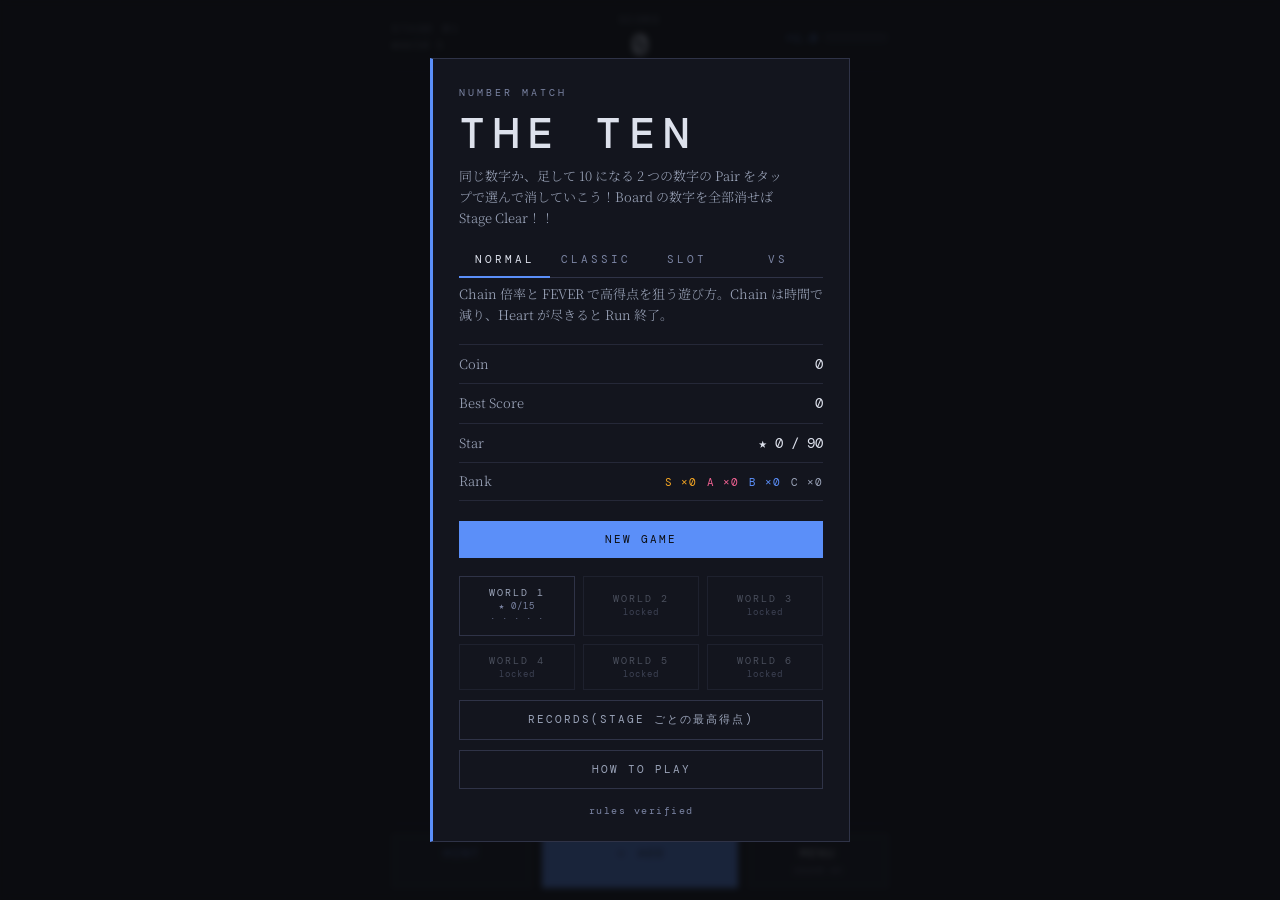
==== commit 3ee0a450: "VS(2 台のスマホで同じ Board を同時に遊んで得点を競う)を追加: vs.js(PeerJS の公開サーバーで仲介、WebRTC で直接通信、host が Board の cells を送る)" ====
--- a/index.html
+++ b/index.html
@@ -46,6 +46,13 @@
       <span class="fever-bar"><span class="fever-fill" id="hud-fever-fill"></span></span>
     </div>
 
+    <div class="vsbar" id="vs-bar" hidden>
+      <span class="vs-time" id="vs-time">3:00</span>
+      <span class="vs-rival"><span class="vs-name">RIVAL</span><span class="vs-rscore" id="vs-rscore">0</span><span class="vs-rmult" id="vs-rmult">×1.0</span></span>
+      <span class="vs-prog"><span class="vs-prog-fill" id="vs-rprog"></span></span>
+      <span class="vs-rstate" id="vs-rstate"></span>
+    </div>
+
     <div class="quest" id="hud-quest" hidden>
       <span class="quest-label">QUEST</span>
       <span class="quest-text" id="hud-quest-text"></span>
@@ -74,16 +81,21 @@
 
   <!-- スロット(SLOT タブ。THE TEN とは別の画面) -->
   <section id="slot" class="slot" hidden>
+    <div class="slot-logo"><span class="logo-main">THE TEN</span><span class="logo-sub">SLOT</span></div>
     <header class="slot-top">
       <div class="slot-top-l"><div class="label">COIN</div><div class="slot-coins" id="slot-coins">0</div></div>
       <div class="slot-lamp" id="slot-lamp">予告</div>
       <div class="slot-top-r"><div class="label">WIN</div><div class="slot-win" id="slot-win">0</div></div>
     </header>
     <div class="slot-bonus" id="slot-bonus" hidden><span id="slot-bonus-label">BIG BONUS</span><span id="slot-bonus-left"></span></div>
+    <div class="cabinet" id="cabinet">
+    <div class="marquee top"></div><div class="marquee l"></div><div class="marquee r"></div>
     <div class="reels" id="reels">
       <div class="reel" data-reel="0"><div class="strip" id="strip-0"></div><div class="reel-mid"></div></div>
       <div class="reel" data-reel="1"><div class="strip" id="strip-1"></div><div class="reel-mid"></div></div>
       <div class="reel" data-reel="2"><div class="strip" id="strip-2"></div><div class="reel-mid"></div></div>
+    </div>
+    <div class="marquee bottom"></div>
     </div>
     <div class="slot-stops">
       <button class="ctl stop" type="button" data-stop="0"><span class="ctl-label">STOP</span></button>
@@ -91,7 +103,7 @@
       <button class="ctl stop" type="button" data-stop="2"><span class="ctl-label">STOP</span></button>
     </div>
     <div class="slot-pay">
-      <span><b>TEN TEN TEN</b> BIG</span><span><b>★★★</b> REG</span><span><b>同じ数字×3</b> 数字×2</span><span><b>合計 10</b> 8</span><span><b>足して 10 + ★</b> 3</span>
+      <span><b>TEN TEN TEN</b> BIG</span><span><b>★★★</b> REG</span><span><b>同じ数字×3</b> 数字×2</span><span><b>合計 10</b> 6</span><span><b>足して 10 + ★</b> 2</span>
     </div>
     <div class="slot-stats" id="slot-stats"></div>
     <footer class="controls slot-controls">
--- a/css/style.css
+++ b/css/style.css
@@ -396,48 +396,231 @@
 .rec-stars { color:var(--amber); font-size:11px; letter-spacing:1px; }
 
 /* ---------- スロット ---------- */
+body.slot { background:radial-gradient(ellipse 120% 70% at 50% 0%, #2b1433 0%, #141026 45%, var(--bg) 100%); }
+body.slot::after { opacity:0.35; }
+body.slot.fever { background:radial-gradient(ellipse 120% 70% at 50% 0%, #4a1030 0%, #1e0f2c 45%, var(--bg) 100%); }
 .slot {
   position:relative; z-index:1; display:flex; flex-direction:column; height:100%; max-width:520px; margin:0 auto;
-  padding:calc(env(safe-area-inset-top, 0px) + 12px) var(--gutter) calc(env(safe-area-inset-bottom, 0px) + 12px);
-  --reel-cell:clamp(56px, 18vw, 84px);
-}
-.slot[hidden] { display:none; }
-.slot-top { display:flex; justify-content:space-between; align-items:flex-end; padding-bottom:10px; border-bottom:1px solid var(--border); }
-.slot-top .label { font-family:var(--font-mono); font-size:10px; letter-spacing:3px; color:var(--text-dim); }
+  padding:calc(env(safe-area-inset-top, 0px) + 10px) var(--gutter) calc(env(safe-area-inset-bottom, 0px) + 12px);
+  --reel-cell:clamp(52px, 17vw, 80px);
+  --gold:#ffcf5a;
+}
+.slot[hidden], .app[hidden] { display:none; }   /* スロット中は THE TEN の画面を隠す(hidden 属性を display:flex より優先) */
+
+/* ロゴ */
+.slot-logo { display:flex; align-items:baseline; justify-content:center; gap:10px; margin-bottom:6px; line-height:1; }
+.slot-logo .logo-main {
+  font-family:var(--font-ja); font-weight:500; font-style:italic; font-size:26px; letter-spacing:4px;
+  background:linear-gradient(90deg, var(--gold) 0%, #fff6d6 25%, var(--amber) 50%, var(--rose) 75%, var(--gold) 100%);
+  background-size:200% 100%; -webkit-background-clip:text; background-clip:text; color:transparent;
+  filter:drop-shadow(0 0 8px rgba(245,166,35,0.55));
+  animation:logo-shine 3s linear infinite;
+}
+@keyframes logo-shine { to { background-position:200% 0; } }
+.slot-logo .logo-sub {
+  font-family:var(--font-mono); font-size:10px; letter-spacing:4px; padding:3px 8px; border-radius:3px;
+  color:#0c0d11; background:linear-gradient(180deg, var(--gold), var(--amber)); box-shadow:0 0 10px rgba(245,166,35,0.5);
+}
+
+/* カウンタ(COIN / WIN)と予告ランプ */
+.slot-top { display:flex; justify-content:space-between; align-items:center; gap:10px; }
+.slot-top .label { font-family:var(--font-mono); font-size:9px; letter-spacing:3px; color:var(--text-dim); margin-bottom:3px; }
+.slot-top-l, .slot-top-r { flex:1; }
 .slot-top-r { text-align:right; }
-.slot-coins, .slot-win { font-family:var(--font-mono); font-size:24px; font-weight:500; letter-spacing:1px; }
-.slot-win { color:var(--amber); }
+.slot-coins, .slot-win {
+  display:inline-block; min-width:7ch; padding:4px 10px; border-radius:6px; text-align:right;
+  font-family:var(--font-mono); font-size:22px; font-weight:500; letter-spacing:1px; font-variant-numeric:tabular-nums;
+  color:var(--gold); background:#07080c; border:1px solid #3a3320;
+  box-shadow:inset 0 2px 10px rgba(0,0,0,0.9), 0 0 0 2px #1a1710, 0 0 12px rgba(245,166,35,0.15);
+  text-shadow:0 0 8px rgba(245,166,35,0.55);
+}
+.slot-win { color:var(--text); text-shadow:none; }
+.slot-win.pop { animation:win-pop 0.45s cubic-bezier(.2,1.6,.4,1); color:var(--gold); text-shadow:0 0 10px rgba(245,166,35,0.8); }
+.slot-win.big { color:var(--rose); text-shadow:0 0 14px rgba(240,98,146,0.9); border-color:var(--rose); }
+@keyframes win-pop { 0%{transform:scale(1)} 40%{transform:scale(1.25)} 100%{transform:scale(1)} }
 .slot-lamp {
-  font-family:var(--font-ja); font-size:11px; letter-spacing:2px; padding:4px 12px; border:1px solid var(--border-light); color:var(--text-dim);
-  align-self:center; opacity:0.5;
-}
-.slot-lamp.on { color:#0c0d11; background:var(--rose); border-color:var(--rose); opacity:1; animation:lamp 0.35s steps(2) infinite; box-shadow:0 0 16px rgba(240,98,146,0.8); }
-@keyframes lamp { 0%{background:var(--rose)} 100%{background:var(--amber)} }
-.slot-bonus { display:flex; justify-content:space-between; margin-top:8px; padding:6px 12px; border:1px solid var(--rose); font-family:var(--font-mono); font-size:12px; letter-spacing:3px; color:var(--rose); animation:fever-pulse 0.6s ease-in-out infinite alternate; }
+  width:46px; height:46px; border-radius:50%; display:flex; align-items:center; justify-content:center; flex:none;
+  font-family:var(--font-ja); font-size:10px; letter-spacing:1px; color:var(--text-dim);
+  background:radial-gradient(circle at 35% 30%, #3a3f5c, #13151e 70%); border:2px solid #2f3347;
+  box-shadow:inset 0 -4px 10px rgba(0,0,0,0.6), 0 2px 6px rgba(0,0,0,0.6);
+}
+.slot-lamp.on {
+  color:#fff; border-color:var(--gold);
+  background:radial-gradient(circle at 35% 30%, #ffd1e2, var(--rose) 60%, #b0205a);
+  animation:lamp 0.3s steps(2) infinite; box-shadow:0 0 24px rgba(240,98,146,0.95), 0 0 48px rgba(245,166,35,0.6);
+}
+@keyframes lamp {
+  0%   { background:radial-gradient(circle at 35% 30%, #ffd1e2, var(--rose) 60%, #b0205a); }
+  100% { background:radial-gradient(circle at 35% 30%, #fff3c4, var(--amber) 60%, #b86f00); }
+}
+
+/* BONUS の帯(動く縞) */
+.slot-bonus {
+  display:flex; justify-content:space-between; align-items:center; margin-top:8px; padding:6px 14px; border-radius:4px;
+  font-family:var(--font-mono); font-size:12px; font-weight:500; letter-spacing:3px;
+  background:repeating-linear-gradient(135deg, var(--rose) 0 12px, var(--gold) 12px 24px); background-size:34px 34px;
+  box-shadow:0 0 18px rgba(240,98,146,0.6); animation:stripes 0.8s linear infinite;
+}
+.slot-bonus span { background:rgba(12,13,17,0.75); color:#fff; padding:1px 8px; border-radius:3px; }
 .slot-bonus[hidden] { display:none; }
-.reels { display:flex; justify-content:center; gap:10px; margin:22px 0 10px; }
+@keyframes stripes { to { background-position:34px 0; } }
+
+/* 筐体(リールの箱)と、縁を走るランプ */
+.cabinet {
+  position:relative; margin:14px auto 12px; padding:12px 24px; border-radius:18px;
+  background:linear-gradient(180deg, #454b6e 0%, #1b1e2b 18%, #111320 50%, #1b1e2b 82%, #2b2f48 100%);
+  box-shadow:0 0 0 1px #5a6184, 0 0 0 4px #0c0d11, 0 0 0 5px #3b4058, 0 14px 34px rgba(0,0,0,0.65), inset 0 1px 0 rgba(255,255,255,0.12);
+}
+.marquee {
+  height:10px; margin:0 2px;
+  background:
+    radial-gradient(circle at 5px 5px, var(--gold) 2.4px, transparent 3.4px) 0 0 / 20px 10px,
+    radial-gradient(circle at 5px 5px, var(--rose) 2.4px, transparent 3.4px) 10px 0 / 20px 10px;
+  filter:drop-shadow(0 0 3px rgba(245,166,35,0.6)) hue-rotate(0deg);
+  animation:marquee 0.7s steps(2) infinite;
+}
+.marquee.l, .marquee.r {
+  position:absolute; top:12px; bottom:12px; width:10px; height:auto; margin:0;
+  background:
+    radial-gradient(circle at 5px 5px, var(--gold) 2.4px, transparent 3.4px) 0 0 / 10px 20px,
+    radial-gradient(circle at 5px 5px, var(--rose) 2.4px, transparent 3.4px) 0 10px / 10px 20px;
+  animation-name:marquee-v;
+}
+.marquee.l { left:8px; } .marquee.r { right:8px; }
+@keyframes marquee   { to { background-position:20px 0, 30px 0; } }
+@keyframes marquee-v { to { background-position:0 20px, 0 30px; } }
+@keyframes hue { to { filter:drop-shadow(0 0 5px rgba(255,255,255,0.8)) hue-rotate(360deg); } }
+.slot.spinning .marquee { animation-duration:0.28s; }
+.cabinet.win .marquee { animation-duration:0.14s; filter:drop-shadow(0 0 5px rgba(255,255,255,0.8)) hue-rotate(0deg); }
+body.fever .marquee { animation:marquee 0.14s steps(2) infinite, hue 1.2s linear infinite; }
+body.fever .marquee.l, body.fever .marquee.r { animation:marquee-v 0.14s steps(2) infinite, hue 1.2s linear infinite; }
+
+/* リール */
+.reels { position:relative; display:flex; justify-content:center; gap:10px; margin:8px 0; }
+.reels::before {   /* 中央のペイライン */
+  content:''; position:absolute; left:-14px; right:-14px; top:50%; height:2px; margin-top:-1px;
+  background:linear-gradient(90deg, transparent, var(--gold) 15%, var(--gold) 85%, transparent);
+  box-shadow:0 0 8px var(--gold); opacity:0.9;
+}
 .reel {
-  position:relative; width:calc(var(--reel-cell) * 1.3); height:calc(var(--reel-cell) * 3); overflow:hidden;
-  border:1px solid var(--cell-border); background:var(--surface); cursor:pointer; user-select:none;
-}
-.reel.spinning { border-color:var(--heat); box-shadow:0 0 14px color-mix(in srgb, var(--heat) 40%, transparent); }
+  position:relative; width:calc(var(--reel-cell) * 1.3); height:calc(var(--reel-cell) * 3); overflow:hidden; border-radius:8px;
+  background:linear-gradient(180deg, #06070b 0%, #1c1f33 30%, #2a2e4a 50%, #1c1f33 70%, #06070b 100%);
+  border:2px solid #4a506e; box-shadow:inset 0 0 22px rgba(0,0,0,0.85), 0 0 0 1px #0c0d11;
+  cursor:pointer; user-select:none;
+}
+.reel::after {  /* ガラスの反射 */
+  content:''; position:absolute; inset:0; pointer-events:none;
+  background:linear-gradient(100deg, rgba(255,255,255,0.08) 0%, rgba(255,255,255,0.02) 35%, transparent 50%);
+}
+.reel.spinning { border-color:var(--heat); box-shadow:inset 0 0 22px rgba(0,0,0,0.85), 0 0 16px color-mix(in srgb, var(--heat) 55%, transparent); }
 .reel .strip { position:absolute; left:0; right:0; top:0; will-change:transform; }
 .reel .sym {
   height:var(--reel-cell); display:flex; align-items:center; justify-content:center;
-  font-family:var(--font-mono); font-size:calc(var(--reel-cell) * 0.6); font-weight:500; color:var(--text);
-  border-bottom:1px solid var(--border);
-}
-.reel .sym.t { font-size:calc(var(--reel-cell) * 0.36); letter-spacing:2px; color:var(--rose); }
-.reel .sym.s { color:var(--amber); }
-.reel .sym.hit { background:color-mix(in srgb, var(--amber) 28%, transparent); color:var(--amber); animation:hit 0.3s ease-in-out infinite alternate; }
-@keyframes hit { 0%{box-shadow:inset 0 0 0 1px var(--amber)} 100%{box-shadow:inset 0 0 0 3px var(--amber), 0 0 16px var(--amber)} }
-.reel-mid { position:absolute; left:0; right:0; top:var(--reel-cell); height:var(--reel-cell); pointer-events:none; border-top:1px solid var(--border-light); border-bottom:1px solid var(--border-light); }
-.reel.spinning .sym { filter:blur(0.6px); }
-.slot-stops { display:flex; justify-content:center; gap:10px; }
-.slot-stops .ctl { width:calc(var(--reel-cell) * 1.3); padding:12px 0; }
-.slot-stops .ctl:not(:disabled) { border-color:var(--amber); }
-.slot-stops .ctl:not(:disabled) .ctl-label { color:var(--amber); }
-.slot-pay { display:flex; flex-wrap:wrap; gap:4px 14px; justify-content:center; margin-top:16px; font-family:var(--font-ja); font-size:10px; color:var(--text-dim); }
-.slot-pay b { color:var(--text-muted); font-weight:400; margin-right:4px; }
-.slot-stats { margin-top:auto; text-align:center; font-family:var(--font-mono); font-size:10px; letter-spacing:1px; color:var(--text-dim); padding-bottom:8px; }
+  font-family:var(--font-mono); font-size:calc(var(--reel-cell) * 0.62); font-weight:500; color:var(--text);
+  text-shadow:0 0 10px currentColor, 0 2px 0 rgba(0,0,0,0.6);
+}
+/* 足して 10 になる組は同じ色(1 と 9、2 と 8、3 と 7、4 と 6)。5 は白 */
+.reel .sym[data-sym="1"], .reel .sym[data-sym="9"] { color:#7fa8ff; }
+.reel .sym[data-sym="2"], .reel .sym[data-sym="8"] { color:#5fe0a6; }
+.reel .sym[data-sym="3"], .reel .sym[data-sym="7"] { color:#ffc24d; }
+.reel .sym[data-sym="4"], .reel .sym[data-sym="6"] { color:#c4a6ff; }
+.reel .sym[data-sym="5"] { color:#f4f6ff; }
+.reel .sym.t {
+  font-size:calc(var(--reel-cell) * 0.34); font-weight:500; letter-spacing:2px; font-style:italic;
+  background:linear-gradient(180deg, #ffd1e2, var(--rose) 55%, #b0205a); -webkit-background-clip:text; background-clip:text; color:transparent;
+  text-shadow:none; filter:drop-shadow(0 0 8px rgba(240,98,146,0.8));
+}
+.reel .sym.s { color:var(--gold); font-size:calc(var(--reel-cell) * 0.72); text-shadow:0 0 14px rgba(245,166,35,0.9), 0 0 3px #fff; }
+.reel .sym.hit { background:radial-gradient(circle, rgba(255,255,255,0.35), rgba(245,166,35,0.25) 70%); animation:hit 0.3s ease-in-out infinite alternate; }
+@keyframes hit { 0%{box-shadow:inset 0 0 0 2px var(--gold)} 100%{box-shadow:inset 0 0 0 4px #fff, 0 0 20px var(--gold)} }
+.reel-mid {
+  position:absolute; left:0; right:0; top:var(--reel-cell); height:var(--reel-cell); pointer-events:none;
+  border-top:1px solid rgba(245,166,35,0.6); border-bottom:1px solid rgba(245,166,35,0.6);
+  background:linear-gradient(90deg, rgba(245,166,35,0.22), transparent 28%, transparent 72%, rgba(245,166,35,0.22));
+}
+.reel.spinning .sym { filter:blur(0.7px); }
+.reel.reach { border-color:var(--rose); animation:reach 0.3s ease-in-out infinite alternate; }
+@keyframes reach {
+  0%   { box-shadow:inset 0 0 22px rgba(0,0,0,0.85), 0 0 12px rgba(240,98,146,0.6); }
+  100% { box-shadow:inset 0 0 30px rgba(240,98,146,0.35), 0 0 32px rgba(240,98,146,1), 0 0 60px rgba(245,166,35,0.6); }
+}
+body.fever .reel { animation:fever-cell 1.2s ease-in-out infinite alternate; }
+.slot.punch { animation:punch 0.28s cubic-bezier(.2,1.4,.4,1); }
+
+/* STOP ボタン(押せるときは金色に光る) */
+.slot-stops { display:flex; justify-content:center; gap:10px; margin-top:2px; }
+.slot-stops .ctl {
+  width:calc(var(--reel-cell) * 1.3); min-height:0; height:46px; padding:0; justify-content:center; border-radius:999px;
+  background:radial-gradient(circle at 50% 20%, rgba(255,255,255,0.08), transparent 55%), linear-gradient(180deg, #2a2e45, #13151e);
+  border:1px solid #3b4058; box-shadow:0 3px 0 #06070b, 0 4px 10px rgba(0,0,0,0.6); transition:all 0.1s;
+}
+.slot-stops .ctl .ctl-label { font-size:11px; }
+.slot-stops .ctl:disabled { opacity:0.7; }
+.slot-stops .ctl:not(:disabled) {
+  background:radial-gradient(circle at 50% 20%, rgba(255,255,255,0.45), transparent 55%), linear-gradient(180deg, var(--gold), #d9880f);
+  border-color:#ffe39a; box-shadow:0 4px 0 #8a5a0a, 0 0 20px rgba(245,166,35,0.75); animation:stop-glow 0.6s ease-in-out infinite alternate;
+}
+.slot-stops .ctl:not(:disabled) .ctl-label { color:#0c0d11; font-weight:500; }
+.slot-stops .ctl:not(:disabled):active { transform:translateY(3px); box-shadow:0 1px 0 #8a5a0a, 0 0 10px rgba(245,166,35,0.5); }
+@keyframes stop-glow { to { box-shadow:0 4px 0 #8a5a0a, 0 0 32px rgba(245,166,35,1); } }
+
+/* 配当表・成績・下のボタン */
+.slot-pay {
+  display:flex; flex-wrap:wrap; gap:4px 6px; justify-content:center; margin-top:12px; padding:8px 10px; border-radius:10px;
+  font-family:var(--font-ja); font-size:10px; color:var(--text-muted);
+  background:rgba(19,21,30,0.7); border:1px solid #2f3347;
+}
+.slot-pay span { padding:2px 8px; border-radius:999px; border:1px solid var(--border-light); white-space:nowrap; }
+.slot-pay b { font-weight:500; margin-right:4px; color:var(--gold); }
+.slot-pay span:nth-child(1) { border-color:rgba(240,98,146,0.6); } .slot-pay span:nth-child(1) b { color:var(--rose); }
+.slot-pay span:nth-child(2) { border-color:rgba(245,166,35,0.6); }
+.slot-stats { margin-top:auto; text-align:center; font-family:var(--font-mono); font-size:10px; letter-spacing:1px; color:var(--text-dim); padding:8px 0; }
 .slot-controls { margin-top:0; }
+.slot-controls #slot-bet { border-color:rgba(245,166,35,0.6); } .slot-controls #slot-bet .ctl-label { color:var(--gold); }
+.slot-controls .ctl-primary:not(:disabled) {
+  background:linear-gradient(135deg, var(--gold), var(--amber) 45%, var(--rose)); border-color:transparent;
+  box-shadow:0 0 18px rgba(240,98,146,0.45); animation:start-glow 1.2s ease-in-out infinite alternate;
+}
+.slot-controls .ctl-primary:not(:disabled) .ctl-label { font-weight:500; letter-spacing:4px; }
+@keyframes start-glow { to { box-shadow:0 0 30px rgba(245,166,35,0.75); } }
+@media (max-height:680px) { .slot-logo { display:none; } .slot-pay { display:none; } .cabinet { margin:8px auto; } }
+
+/* BET の選択・必殺技 */
+.chips { display:flex; flex-wrap:wrap; gap:6px; margin:14px 0 10px; }
+.chips .chip { padding:8px 12px; font-size:11px; }
+.chips .chip.on { border-color:var(--amber); color:var(--amber); }
+.bet-input { display:flex; gap:8px; }
+.bet-input input {
+  flex:1; appearance:none; background:var(--surface); border:1px solid var(--border-light); color:var(--text);
+  font-family:var(--font-mono); font-size:18px; padding:10px 12px; min-width:0;
+}
+body.skill .board-wrap { box-shadow:inset 0 0 40px rgba(240,98,146,0.25); }
+body.skill .cell:not(.empty) { border-color:rgba(240,98,146,0.6); }
+
+/* ---------- VS(2 台で同じ Board) ---------- */
+.vsbar { display:flex; align-items:center; gap:10px; padding:6px 12px; margin:0 12px 6px; background:var(--surface2); border:1px solid var(--border); font-family:var(--font-mono); font-size:12px; }
+.vsbar[hidden] { display:none; }
+.vs-time { font-size:18px; font-weight:500; letter-spacing:1px; min-width:52px; font-variant-numeric:tabular-nums; }
+.vs-time.low { color:var(--red); animation:vs-blink 0.6s steps(2) infinite; }
+@keyframes vs-blink { to { opacity:0.45; } }
+.vs-rival { display:flex; align-items:baseline; gap:8px; }
+.vs-name { font-size:10px; letter-spacing:3px; color:var(--text-dim); }
+.vs-rscore { font-size:16px; font-variant-numeric:tabular-nums; }
+.vs-rmult { font-size:11px; color:var(--text-muted); }
+.vs-prog { flex:1; height:4px; background:var(--surface3); overflow:hidden; }
+.vs-prog-fill { display:block; height:100%; width:0; background:linear-gradient(90deg, var(--blue), var(--purple)); transition:width 0.3s linear; }
+.vs-rstate { font-size:10px; letter-spacing:2px; color:var(--text-dim); white-space:nowrap; }
+.vs-rstate.done { color:var(--green); }
+.vs-rstate.gone { color:var(--red); }
+.card .code { font-family:var(--font-mono); font-size:40px; letter-spacing:12px; text-align:center; margin:14px 0 4px; padding:10px 0 10px 12px; border:1px dashed var(--border); user-select:all; }
+.card .code-input { display:flex; gap:8px; margin:12px 0; }
+.card .code-input input { flex:1; font-family:var(--font-mono); font-size:24px; letter-spacing:8px; text-transform:uppercase; text-align:center; padding:8px; background:var(--surface2); color:var(--text); border:1px solid var(--border); }
+.card .opts { display:flex; flex-wrap:wrap; gap:6px; margin:10px 0; }
+.card .opts .chip.on { border-color:var(--amber); color:var(--amber); }
+.card .count { font-family:var(--font-mono); font-size:96px; text-align:center; line-height:1.1; letter-spacing:4px; }
+.card .vs-scores { display:flex; justify-content:space-around; align-items:flex-end; margin:16px 0 4px; }
+.card .vs-scores .side { text-align:center; }
+.card .vs-scores .who { font-family:var(--font-mono); font-size:10px; letter-spacing:3px; color:var(--text-dim); }
+.card .vs-scores .pts { font-family:var(--font-mono); font-size:30px; font-variant-numeric:tabular-nums; }
+.card .vs-scores .side.win .pts { color:var(--amber); text-shadow:0 0 18px rgba(245,166,35,0.6); }
+.card h1.vs-win { color:var(--amber); } .card h1.vs-lose { color:var(--text-muted); }
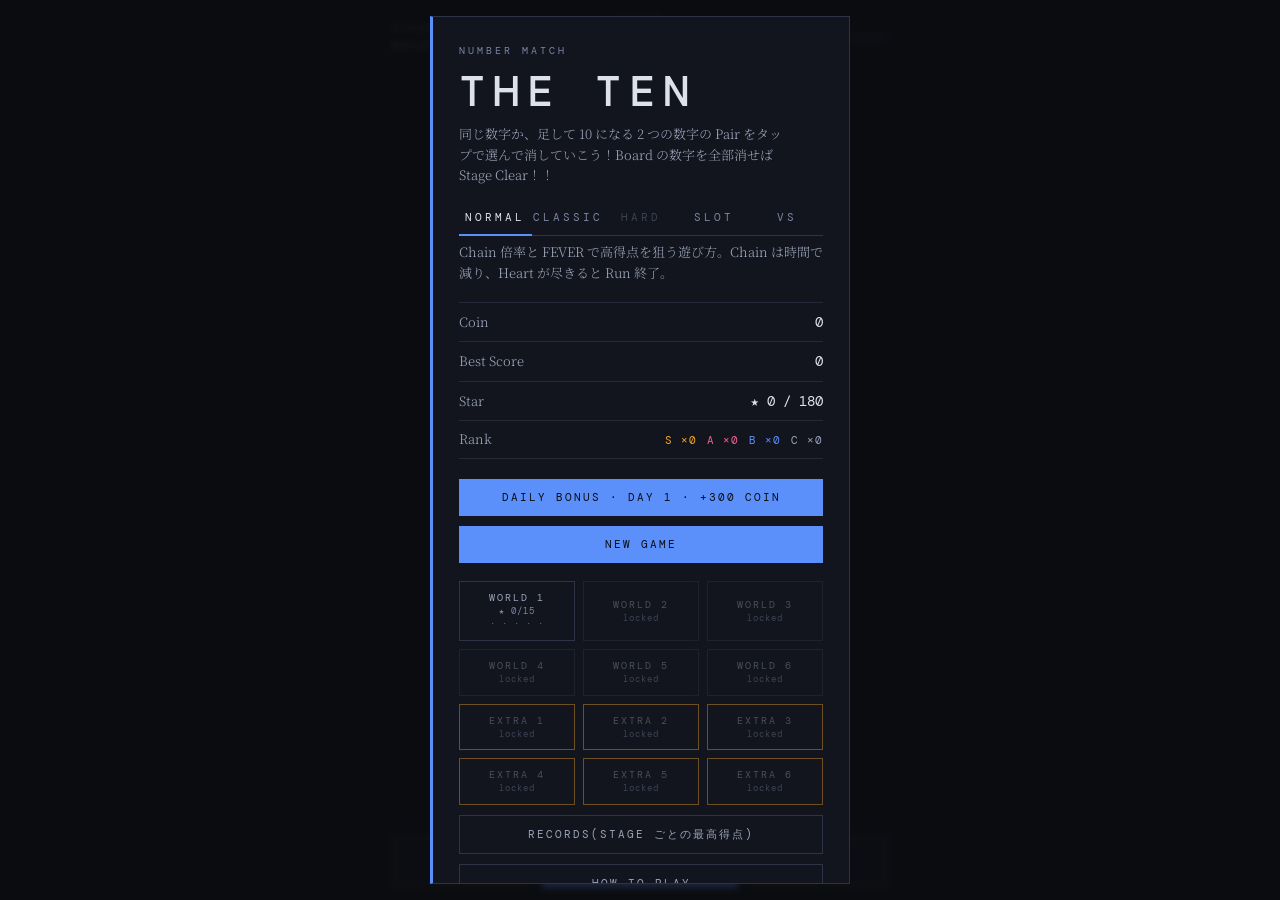
==== commit 972a61c9: "レビューとリファイン: HARD/GLASS後のライフ初期化やSWキャッシュ漏れ等の修正、画面表示・ドキュメントの整合と日本語整備 (sw.js ten-v34)" ====
--- a/index.html
+++ b/index.html
@@ -103,7 +103,7 @@
       <button class="ctl stop" type="button" data-stop="2"><span class="ctl-label">STOP</span></button>
     </div>
     <div class="slot-pay">
-      <span><b>TEN TEN TEN</b> BIG</span><span><b>★★★</b> REG</span><span><b>同じ数字×3</b> 数字×2</span><span><b>合計 10</b> 6</span><span><b>足して 10 + ★</b> 2</span>
+      <span><b>TEN TEN TEN</b> BIG</span><span><b>★★★</b> REG</span><span><b>同じ数字×3</b> 数字×2</span><span><b>合計 10</b> 8</span><span><b>足して 10 + ★</b> 3</span>
     </div>
     <div class="slot-stats" id="slot-stats"></div>
     <footer class="controls slot-controls">
--- a/css/style.css
+++ b/css/style.css
@@ -1,6 +1,5 @@
 /* ============================================================
-   TEN — Number Match  共通スタイル
-   study_planner の world view(dark / DM Mono + Noto Serif JP)を踏襲
+   THE TEN — Number Match  共通スタイル
    ============================================================ */
 
 :root {
@@ -321,10 +320,13 @@
 .btn:disabled { opacity:0.4; cursor:not-allowed; }
 .worlds { display:grid; grid-template-columns:repeat(3, 1fr); gap:8px; margin-top:8px; }
 .worlds .btn { padding:10px 6px; font-size:10px; flex-direction:column; gap:2px; }
+.worlds .btn.extra { border-color:var(--amber); }
 .worlds .btn small { font-size:9px; letter-spacing:1px; color:var(--text-dim); text-transform:none; }
 .ranks { display:flex; gap:10px; justify-content:center; font-family:var(--font-mono); font-size:11px; letter-spacing:1px; }
 .ranks .S { color:var(--amber); } .ranks .A { color:var(--rose); } .ranks .B { color:var(--blue); } .ranks .C { color:var(--text-muted); }
-.card .rules { font-size:13px; line-height:1.9; color:var(--text-muted); font-weight:300; margin-top:12px; text-wrap:pretty; }
+.card .rules { font-size:13px; line-height:1.85; color:var(--text-muted); font-weight:300; margin-top:12px; text-wrap:pretty; }
+.card .rules p { margin-bottom:10px; }
+.card .rules p:last-child { margin-bottom:0; }
 .card .rules b { color:var(--text); font-weight:500; }
 .card .rules .ex { font-family:var(--font-mono); color:var(--heat); }
 .meta { font-family:var(--font-mono); font-size:10px; letter-spacing:1.5px; color:var(--text-dim); margin-top:14px; text-align:center; }
@@ -375,6 +377,12 @@
 }
 .mode-tab.on { color:var(--text); border-bottom-color:var(--blue); }
 .mode-tab:active { transform:translateY(1px); }
+.mode-tab.locked { opacity:0.4; }
+.gambits { display:grid; gap:8px; margin-top:12px; }
+.gambits .gambit { flex-direction:column; align-items:flex-start; gap:3px; padding:12px 14px; text-align:left; }
+.gambits .gambit b { font-size:13px; letter-spacing:2px; color:var(--amber); }
+.gambits .gambit .up { color:var(--green); font-size:11px; text-transform:none; letter-spacing:0; }
+.gambits .gambit .down { color:var(--rose); font-size:11px; text-transform:none; letter-spacing:0; }
 .mode-desc { min-height:2.6em; }
 
 /* ---------- お題(Quest) ---------- */
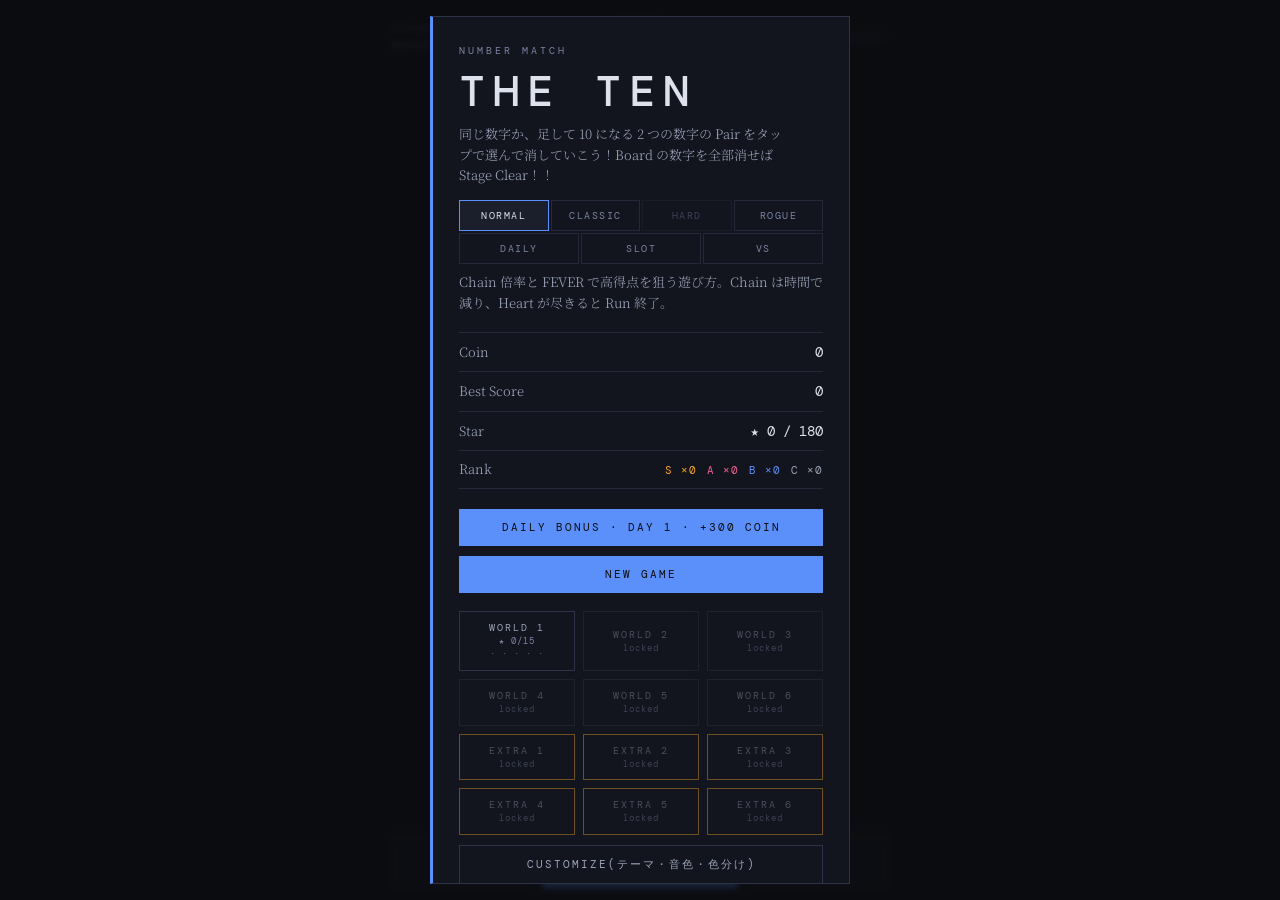
==== commit 6da13fa0: "ゲーム性強化の5機能を追加: 残数バーとあと1手予告、特殊タイル(GOLD・導火線)、ROGUEモード(積み上げGAMBIT・新札4種)、DAILY CHALLENGE、入力先行予約・ペア色分け・Cu" ====
--- a/index.html
+++ b/index.html
@@ -58,6 +58,8 @@
       <span class="quest-text" id="hud-quest-text"></span>
       <span class="quest-mark" id="hud-quest-mark"></span>
     </div>
+
+    <div class="digits-bar" id="hud-digits" aria-label="残りの数字" hidden></div>
 
     <section class="board-wrap" id="board-wrap">
       <div class="board" id="board" role="grid" aria-label="Board"></div>
--- a/css/style.css
+++ b/css/style.css
@@ -632,3 +632,125 @@
 .card .vs-scores .pts { font-family:var(--font-mono); font-size:30px; font-variant-numeric:tabular-nums; }
 .card .vs-scores .side.win .pts { color:var(--amber); text-shadow:0 0 18px rgba(245,166,35,0.6); }
 .card h1.vs-win { color:var(--amber); } .card h1.vs-lose { color:var(--text-muted); }
+
+/* ---------- 数字の残数バー(1〜9) ---------- */
+.digits-bar {
+  display:grid; grid-template-columns:repeat(9, 1fr); gap:4px;
+  margin-top:6px; padding:4px 6px;
+  background:var(--surface); border:1px solid var(--border);
+  font-family:var(--font-mono);
+}
+.digits-bar[hidden] { display:none; }
+.digit-chip {
+  display:flex; flex-direction:column; align-items:center; justify-content:center;
+  padding:2px 0; border-radius:3px; border:1px solid transparent; line-height:1.1;
+  transition:opacity 0.2s, border-color 0.2s, background 0.2s;
+}
+.digit-chip .d-num { font-size:12px; font-weight:500; color:var(--text); }
+.digit-chip .d-cnt { font-size:9px; color:var(--text-dim); }
+.digit-chip.zero { opacity:0.22; }
+.digit-chip.finishing {
+  border-color:var(--purple); background:rgba(167,139,250,0.14);
+  animation:digit-fin 0.9s ease-in-out infinite alternate;
+}
+.digit-chip.finishing .d-num, .digit-chip.finishing .d-cnt { color:var(--purple); }
+@keyframes digit-fin { 0%{box-shadow:0 0 0 0 rgba(167,139,250,0.1)} 100%{box-shadow:0 0 10px 1px rgba(167,139,250,0.5)} }
+
+/* ---------- あと 1 手で行消し予告 ---------- */
+.cell.row-almost:not(.empty):not(.selected) {
+  box-shadow:inset 0 0 0 1px rgba(245,166,35,0.55);
+  border-color:rgba(245,166,35,0.65);
+}
+
+/* ---------- 特殊タイル(GOLD / 導火線) ---------- */
+.cell.sp-gold {
+  border-color:var(--amber);
+  background:linear-gradient(145deg, rgba(245,166,35,0.22), var(--surface) 65%);
+  box-shadow:inset 0 0 10px rgba(245,166,35,0.28);
+}
+.cell.sp-gold::before {
+  content:'×2'; position:absolute; top:2px; left:3px;
+  font-size:8px; letter-spacing:0; color:var(--amber); font-weight:500; line-height:1;
+}
+.cell.sp-fuse {
+  border-color:var(--rose);
+  background:linear-gradient(145deg, rgba(240,98,146,0.22), var(--surface) 65%);
+}
+.cell.sp-fuse::after {
+  content:attr(data-fuse); position:absolute; top:2px; right:3px;
+  font-size:9px; font-weight:500; color:var(--rose); line-height:1;
+}
+.cell.sp-fuse.urgent {
+  border-color:var(--red);
+  animation:fuse-urgent 0.45s ease-in-out infinite alternate;
+}
+.cell.sp-fuse.urgent::after { color:var(--red); }
+@keyframes fuse-urgent { 0%{box-shadow:0 0 0 0 rgba(239,68,68,0.2)} 100%{box-shadow:0 0 12px 2px rgba(239,68,68,0.65)} }
+
+/* ---------- ペア色分け(足して 10 の組を同じ色) ---------- */
+body.color-pairs .cell[data-num="1"], body.color-pairs .cell[data-num="9"],
+body.color-pairs .digit-chip[data-num="1"] .d-num, body.color-pairs .digit-chip[data-num="9"] .d-num { color:#7fa8ff; }
+body.color-pairs .cell[data-num="2"], body.color-pairs .cell[data-num="8"],
+body.color-pairs .digit-chip[data-num="2"] .d-num, body.color-pairs .digit-chip[data-num="8"] .d-num { color:#5fe0a6; }
+body.color-pairs .cell[data-num="3"], body.color-pairs .cell[data-num="7"],
+body.color-pairs .digit-chip[data-num="3"] .d-num, body.color-pairs .digit-chip[data-num="7"] .d-num { color:#ffc24d; }
+body.color-pairs .cell[data-num="4"], body.color-pairs .cell[data-num="6"],
+body.color-pairs .digit-chip[data-num="4"] .d-num, body.color-pairs .digit-chip[data-num="6"] .d-num { color:#c4a6ff; }
+body.color-pairs .cell[data-num="5"], body.color-pairs .digit-chip[data-num="5"] .d-num { color:#f4f6ff; }
+body.color-pairs[data-theme="ivory"] .cell[data-num="1"], body.color-pairs[data-theme="ivory"] .cell[data-num="9"] { color:#2563eb; }
+body.color-pairs[data-theme="ivory"] .cell[data-num="2"], body.color-pairs[data-theme="ivory"] .cell[data-num="8"] { color:#059669; }
+body.color-pairs[data-theme="ivory"] .cell[data-num="3"], body.color-pairs[data-theme="ivory"] .cell[data-num="7"] { color:#d97706; }
+body.color-pairs[data-theme="ivory"] .cell[data-num="4"], body.color-pairs[data-theme="ivory"] .cell[data-num="6"] { color:#7c3aed; }
+body.color-pairs[data-theme="ivory"] .cell[data-num="5"] { color:#1f2937; }
+
+/* ---------- タブ拡張(7 タブを 2 段で押しやすく) ---------- */
+.mode-tabs { flex-wrap:wrap; gap:2px; border-bottom:none; padding-bottom:2px; }
+.mode-tab { flex:1 1 22%; padding:8px 4px; font-size:10px; letter-spacing:1.5px; border:1px solid var(--border); margin-bottom:0; }
+.mode-tab.on { border-color:var(--blue); background:var(--surface2); color:var(--text); }
+
+/* ---------- カスタマイズ画面 ---------- */
+.cust-sec { margin-top:14px; }
+.cust-title { font-family:var(--font-mono); font-size:10px; letter-spacing:2.5px; text-transform:uppercase; color:var(--text-dim); margin-bottom:6px; }
+.cust-grid { display:grid; gap:6px; }
+.cust-item {
+  display:flex; justify-content:space-between; align-items:center; gap:8px; text-align:left;
+  padding:10px 12px; width:100%;
+}
+.cust-item.equipped { border-color:var(--green); color:var(--text); }
+.cust-item .cust-meta { display:flex; flex-direction:column; gap:2px; }
+.cust-item .cust-name { font-size:12px; letter-spacing:1.5px; color:var(--text); }
+.cust-item .cust-desc { font-family:var(--font-ja); font-size:11px; letter-spacing:0; text-transform:none; color:var(--text-muted); }
+.cust-item .cust-tag { font-size:10px; white-space:nowrap; color:var(--amber); }
+.cust-item.equipped .cust-tag { color:var(--green); }
+.gambit-owned { display:flex; flex-wrap:wrap; gap:6px; margin-top:8px; }
+.gambit-pill { font-family:var(--font-mono); font-size:10px; letter-spacing:1.5px; padding:3px 8px; border:1px solid var(--amber); color:var(--amber); background:rgba(245,166,35,0.08); }
+
+/* ---------- Coin アンロックテーマ ---------- */
+body[data-theme="cyber"] {
+  --bg:#060812; --surface:#0d1326; --surface2:#131d3a; --surface3:#1b2952;
+  --border:#1e305c; --border-light:#2a4580; --cell-border:#335899;
+  --blue:#00d2ff; --amber:#ffe14d; --rose:#ff3ea5; --purple:#b46cff;
+}
+body[data-theme="matcha"] {
+  --bg:#0c120e; --surface:#141e17; --surface2:#1c2a20; --surface3:#25382a;
+  --border:#26382b; --border-light:#354d3c; --cell-border:#46634e;
+  --text:#e6ede5; --text-muted:#a3b5a5; --text-dim:#788c7b;
+  --blue:#67c29c; --amber:#e5b84b; --rose:#e07a8c; --purple:#a5b4fc;
+}
+body[data-theme="sunset"] {
+  --bg:#140b0e; --surface:#201116; --surface2:#2c171e; --surface3:#3a1f28;
+  --border:#3d212b; --border-light:#522d3a; --cell-border:#6b3b4c;
+  --text:#f5e6e8; --text-muted:#c4a1a8; --text-dim:#94737a;
+  --blue:#ff8c5a; --amber:#ffca57; --rose:#ff5470; --purple:#d580ff;
+}
+body[data-theme="ivory"] {
+  color-scheme:light;
+  --bg:#f4f1ea; --surface:#fcfbf7; --surface2:#ede8dc; --surface3:#e2dac9;
+  --border:#d7cebc; --border-light:#c4b8a1; --cell-border:#b4a58a;
+  --text:#1f232c; --text-muted:#545b6b; --text-dim:#767e91;
+  --blue:#2563eb; --green:#059669; --amber:#d97706; --rose:#db2777; --red:#dc2626; --purple:#7c3aed;
+}
+body[data-theme="ivory"] .cell.selected { color:#1f232c; background:#fff; }
+body[data-theme="ivory"] .ctl-primary .ctl-label,
+body[data-theme="ivory"] .btn-primary { color:#fff; }
+body[data-theme="ivory"] .overlay { background:rgba(31,35,44,0.55); }
